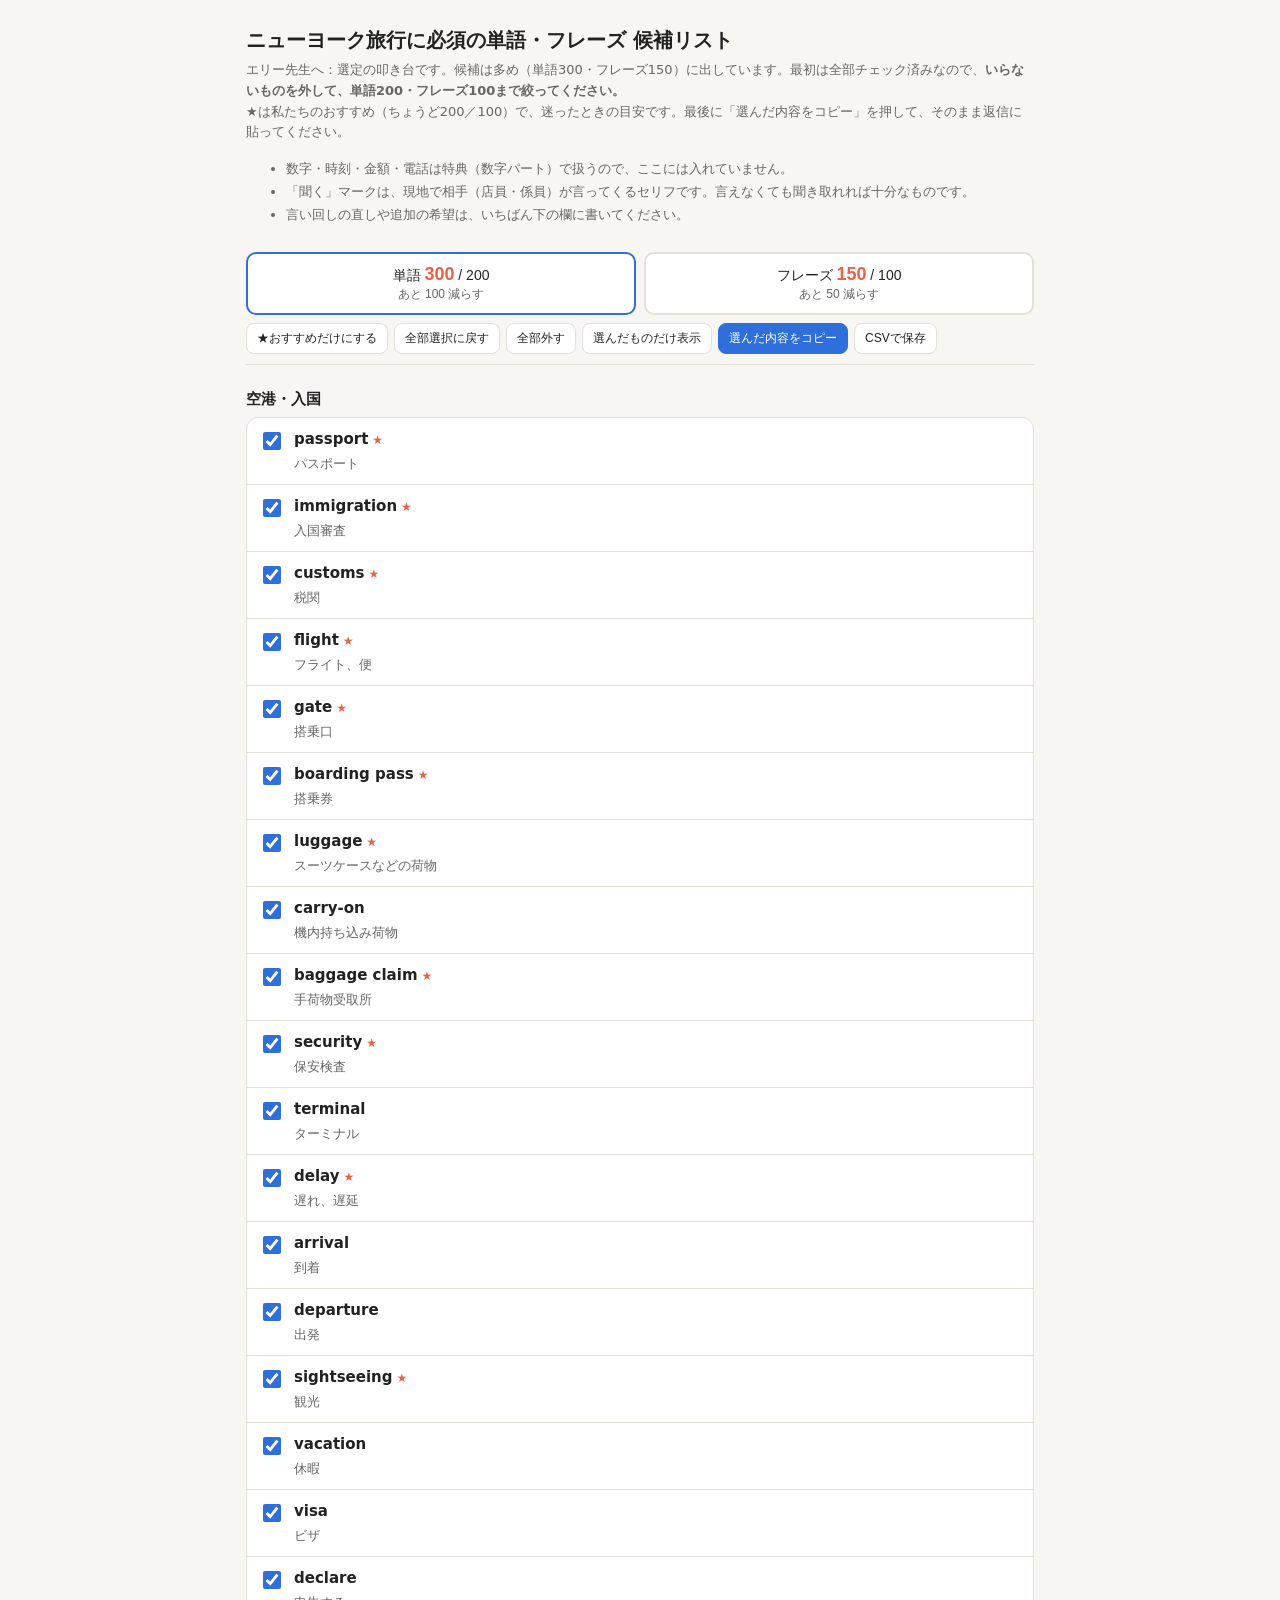
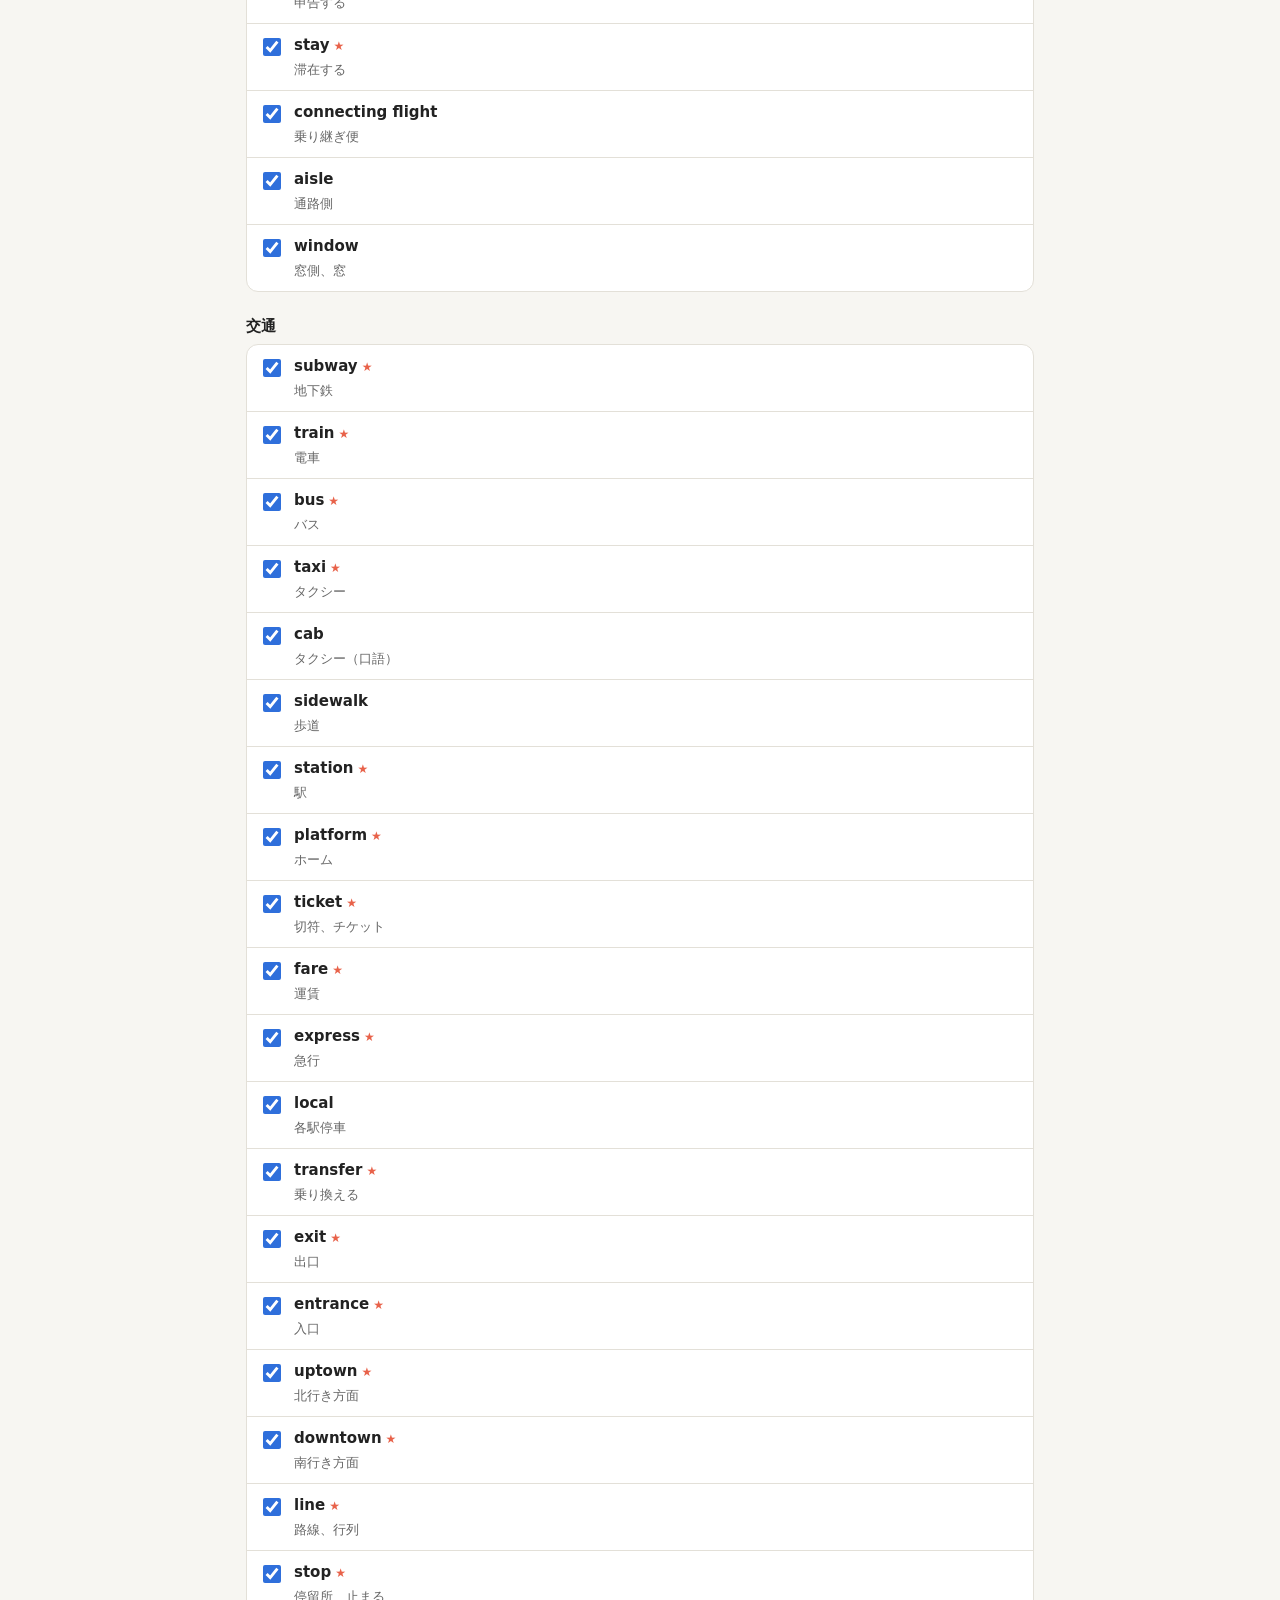
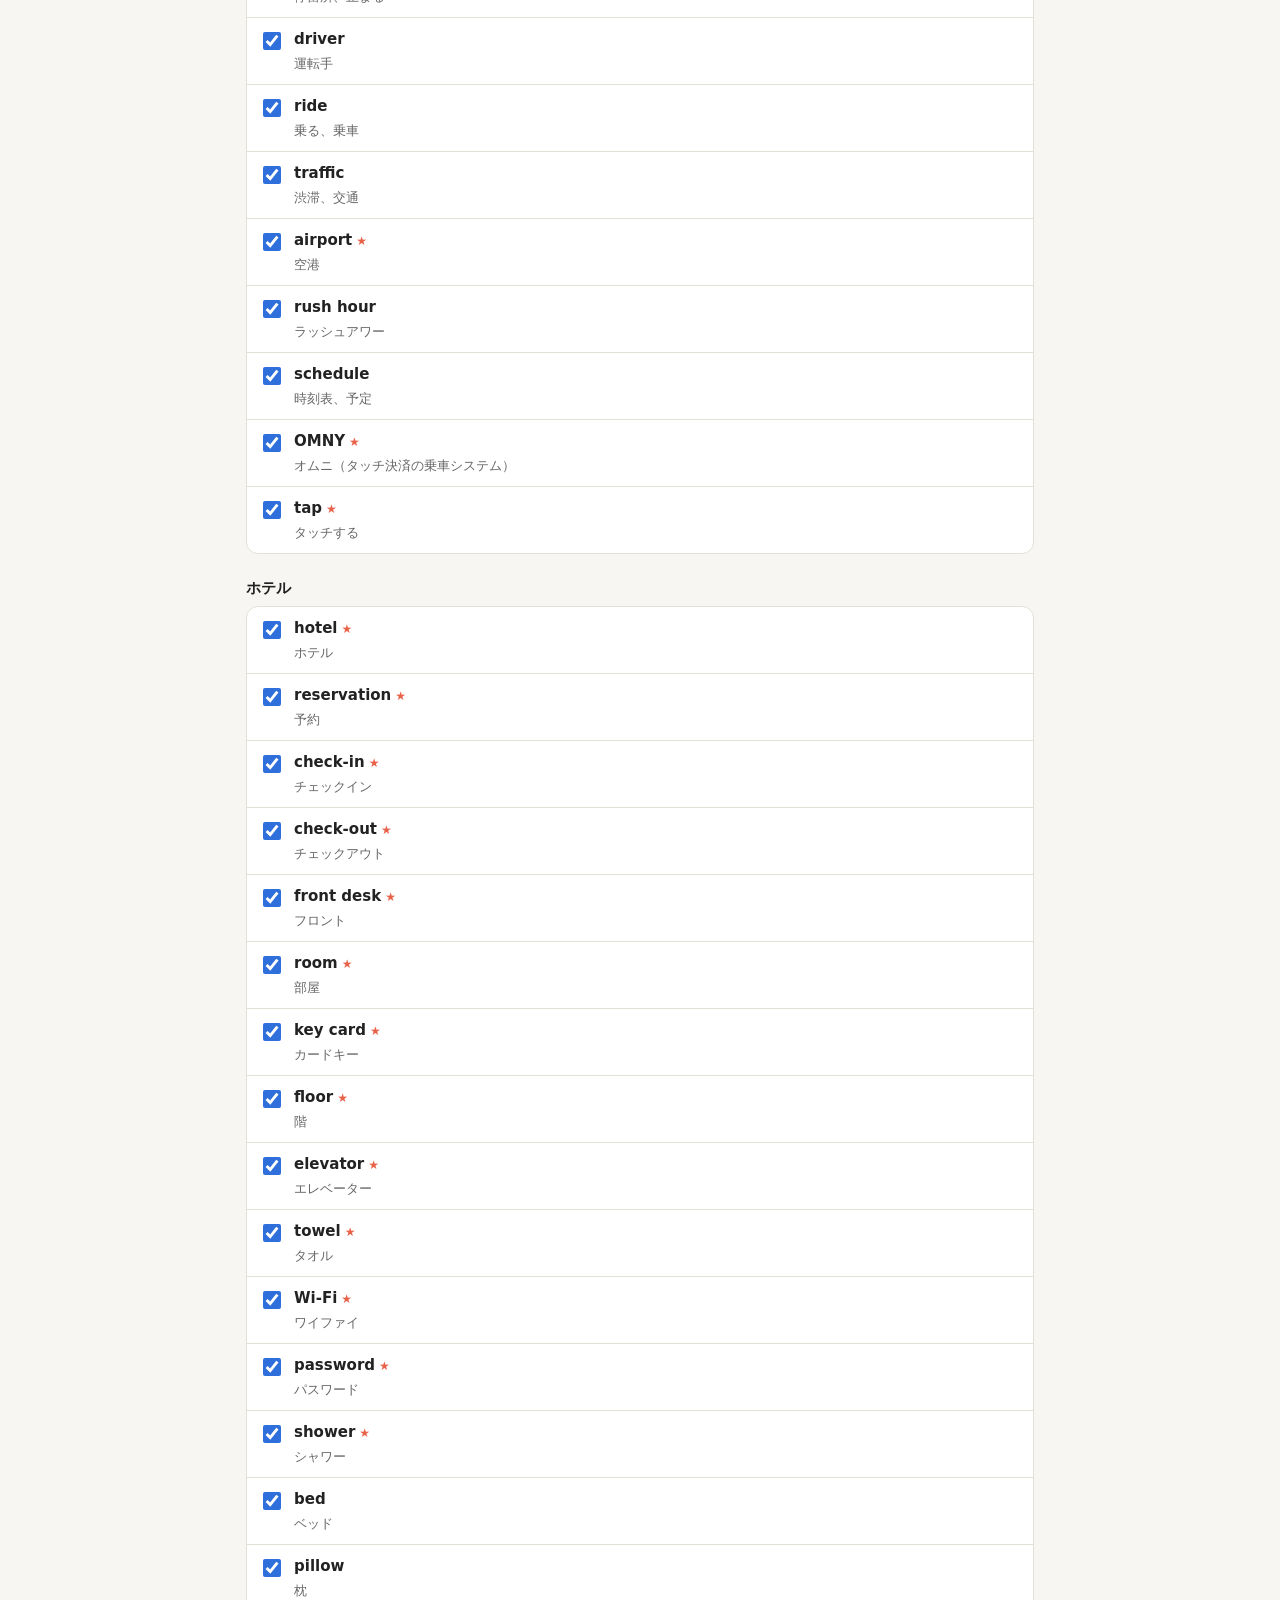
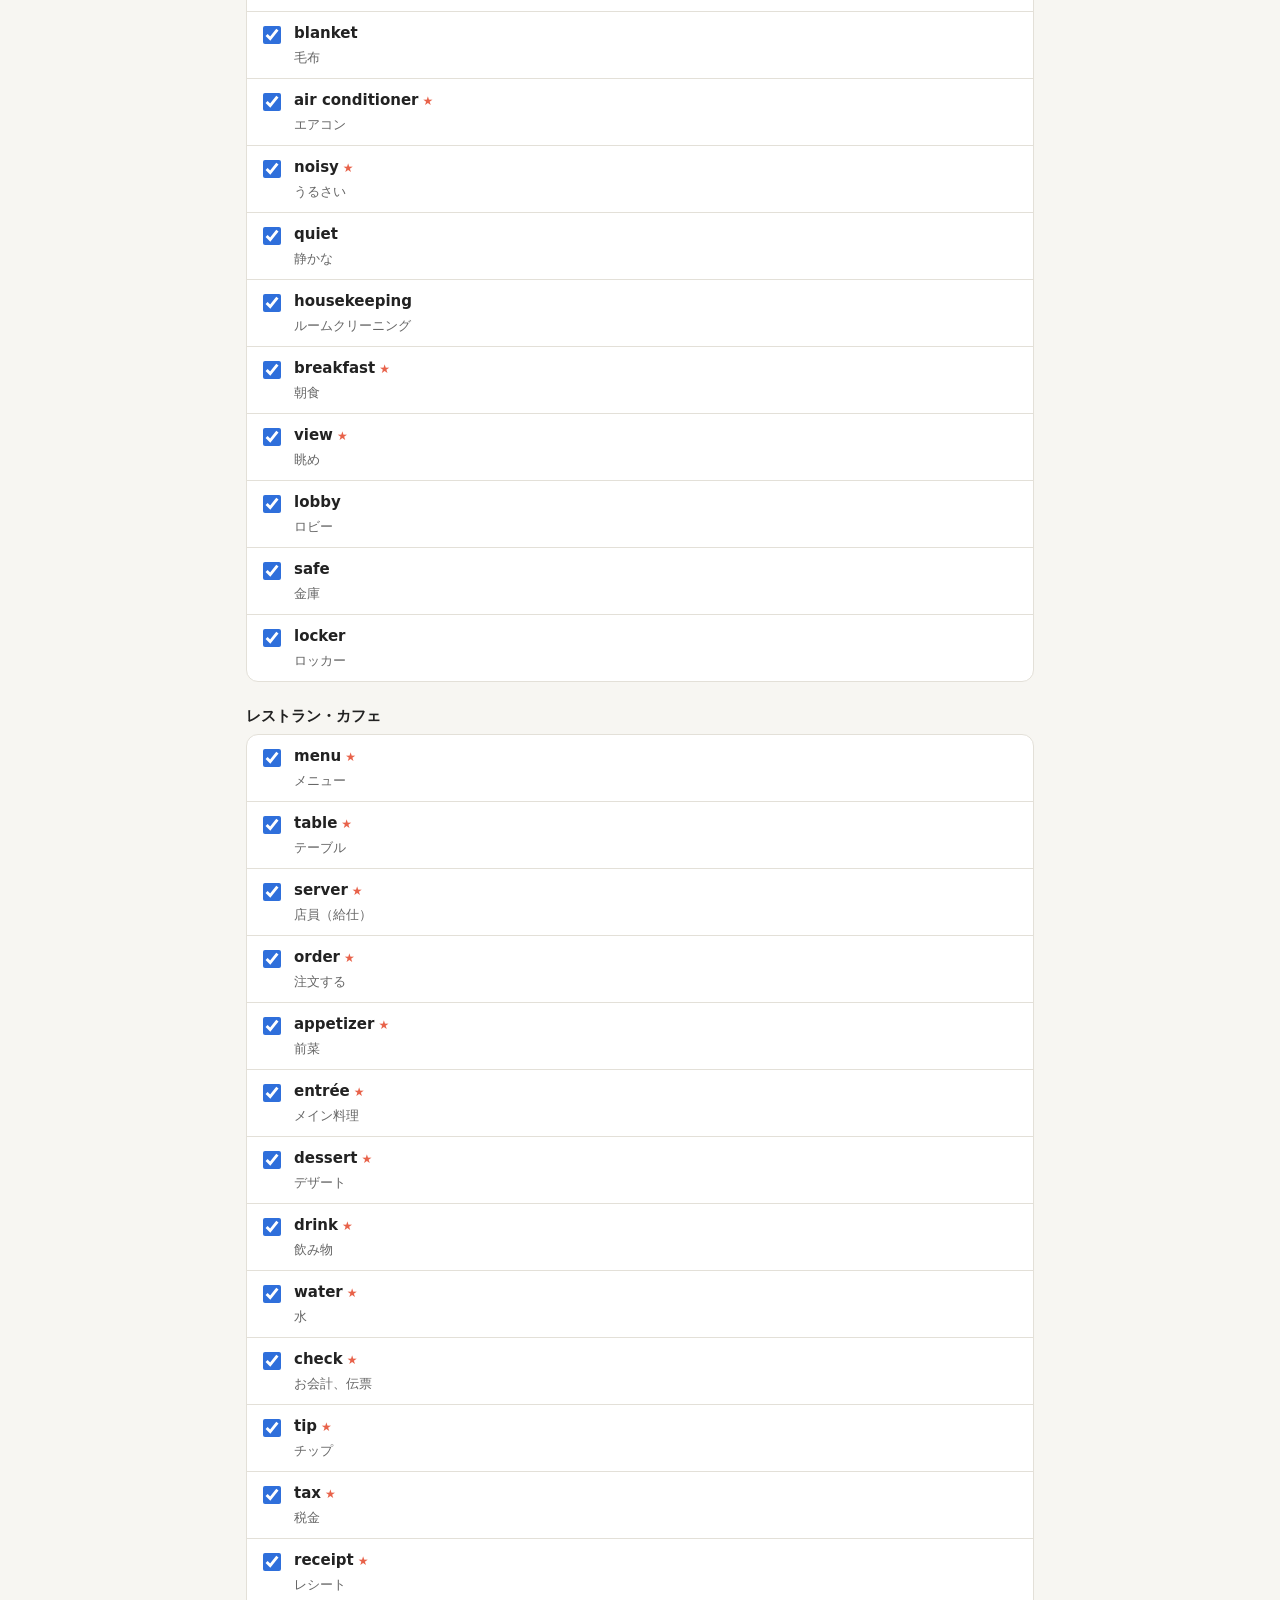
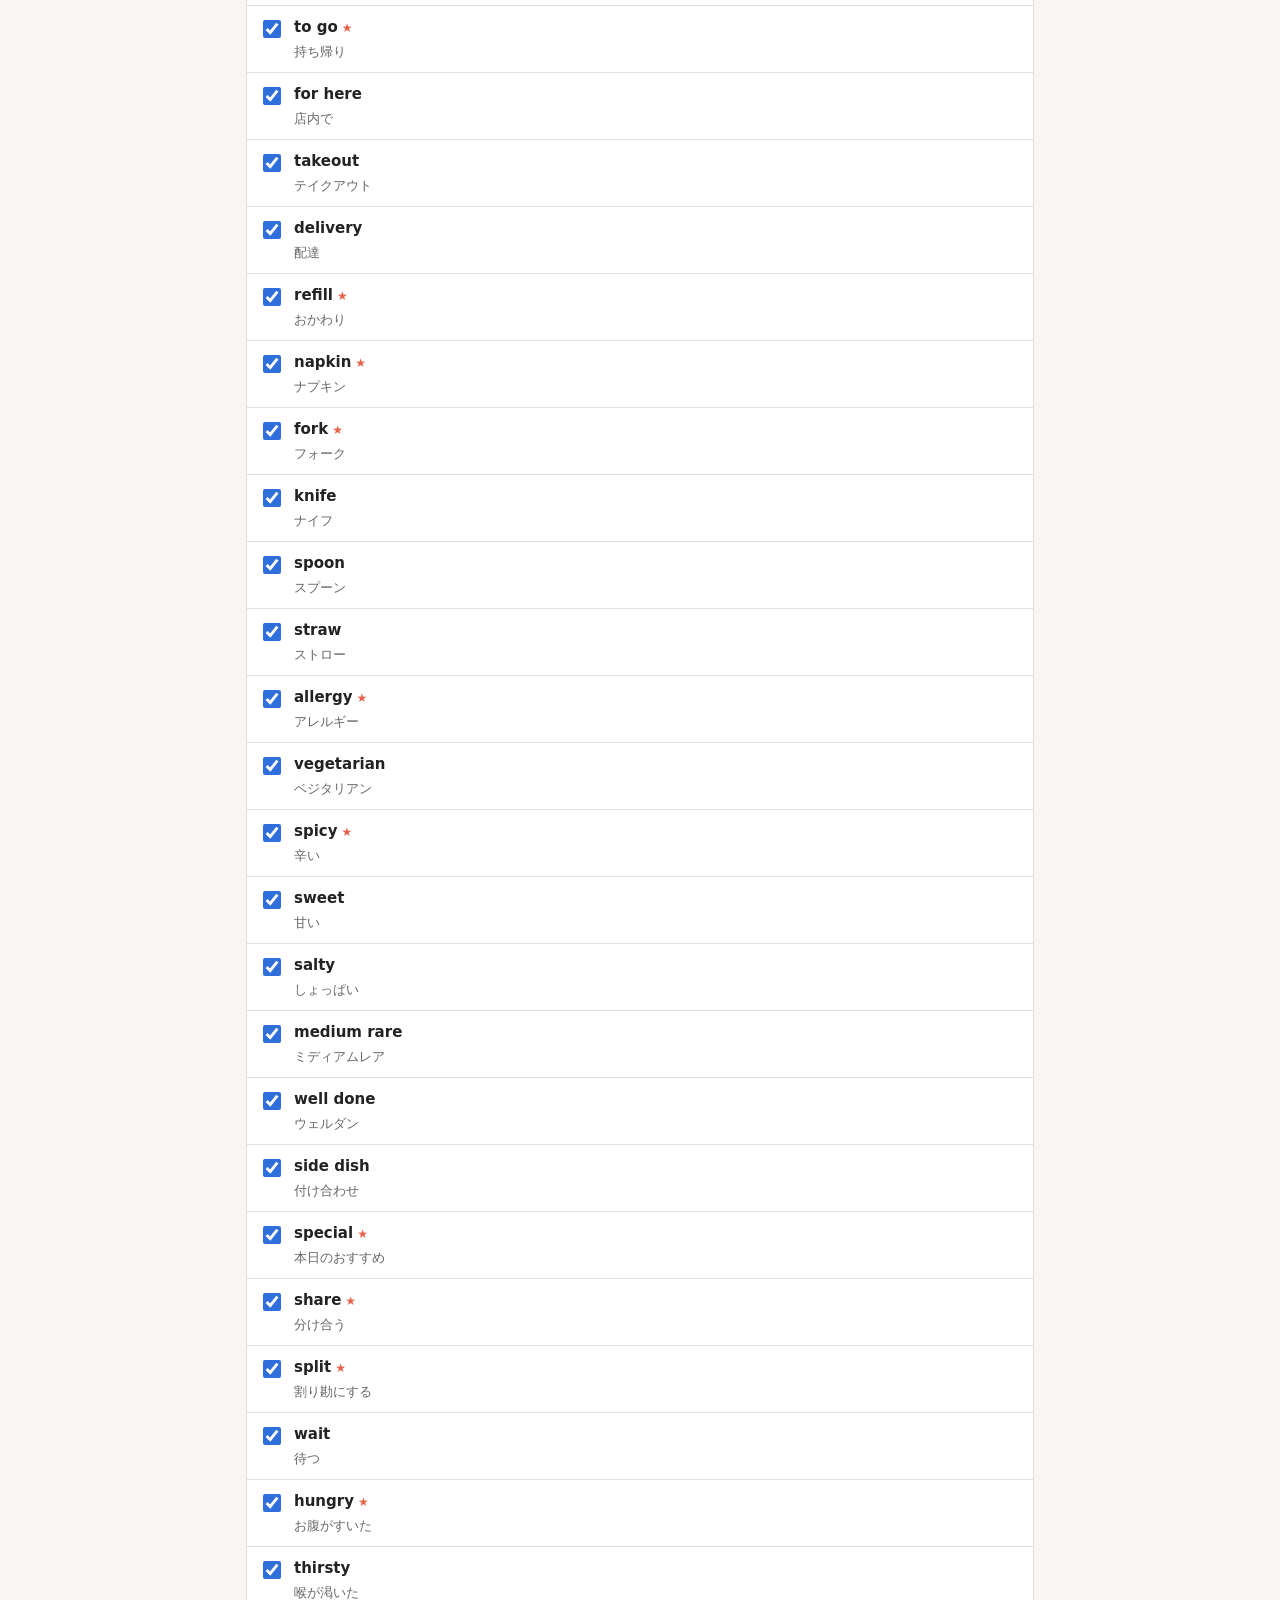
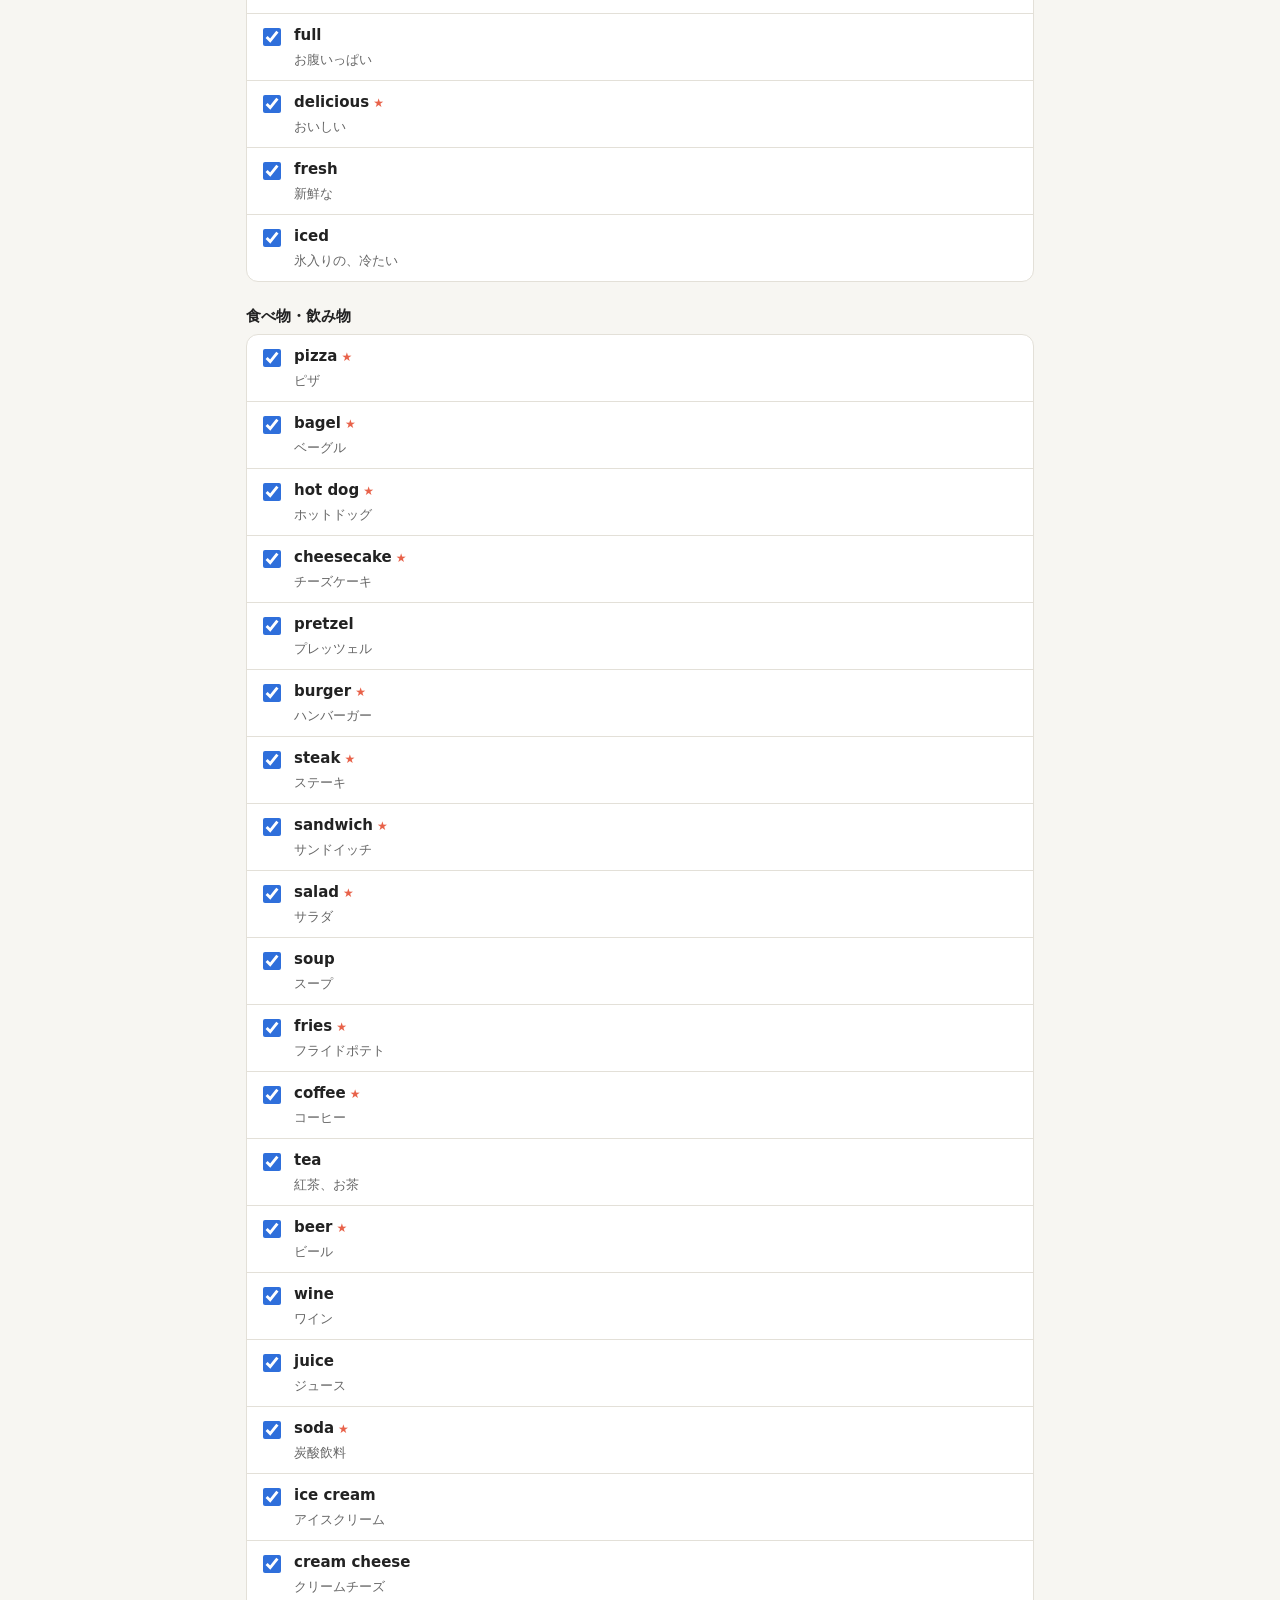
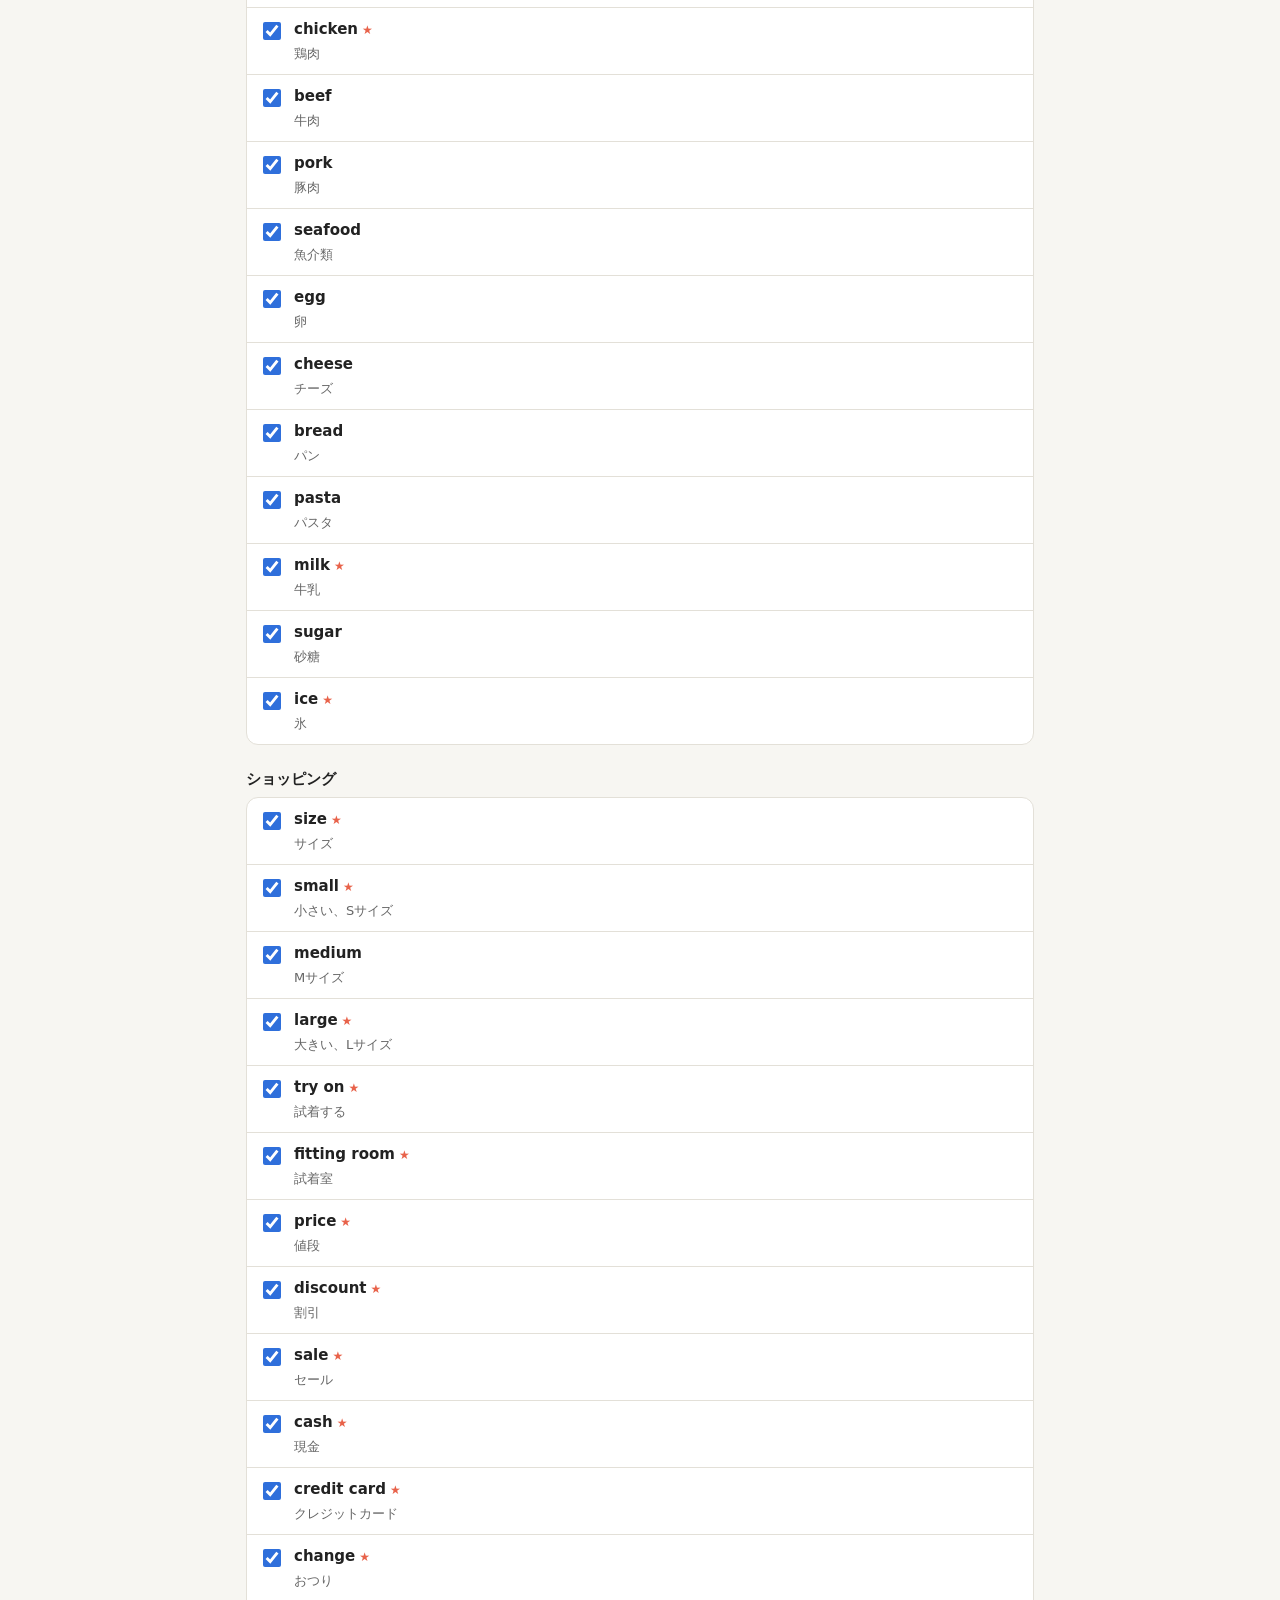
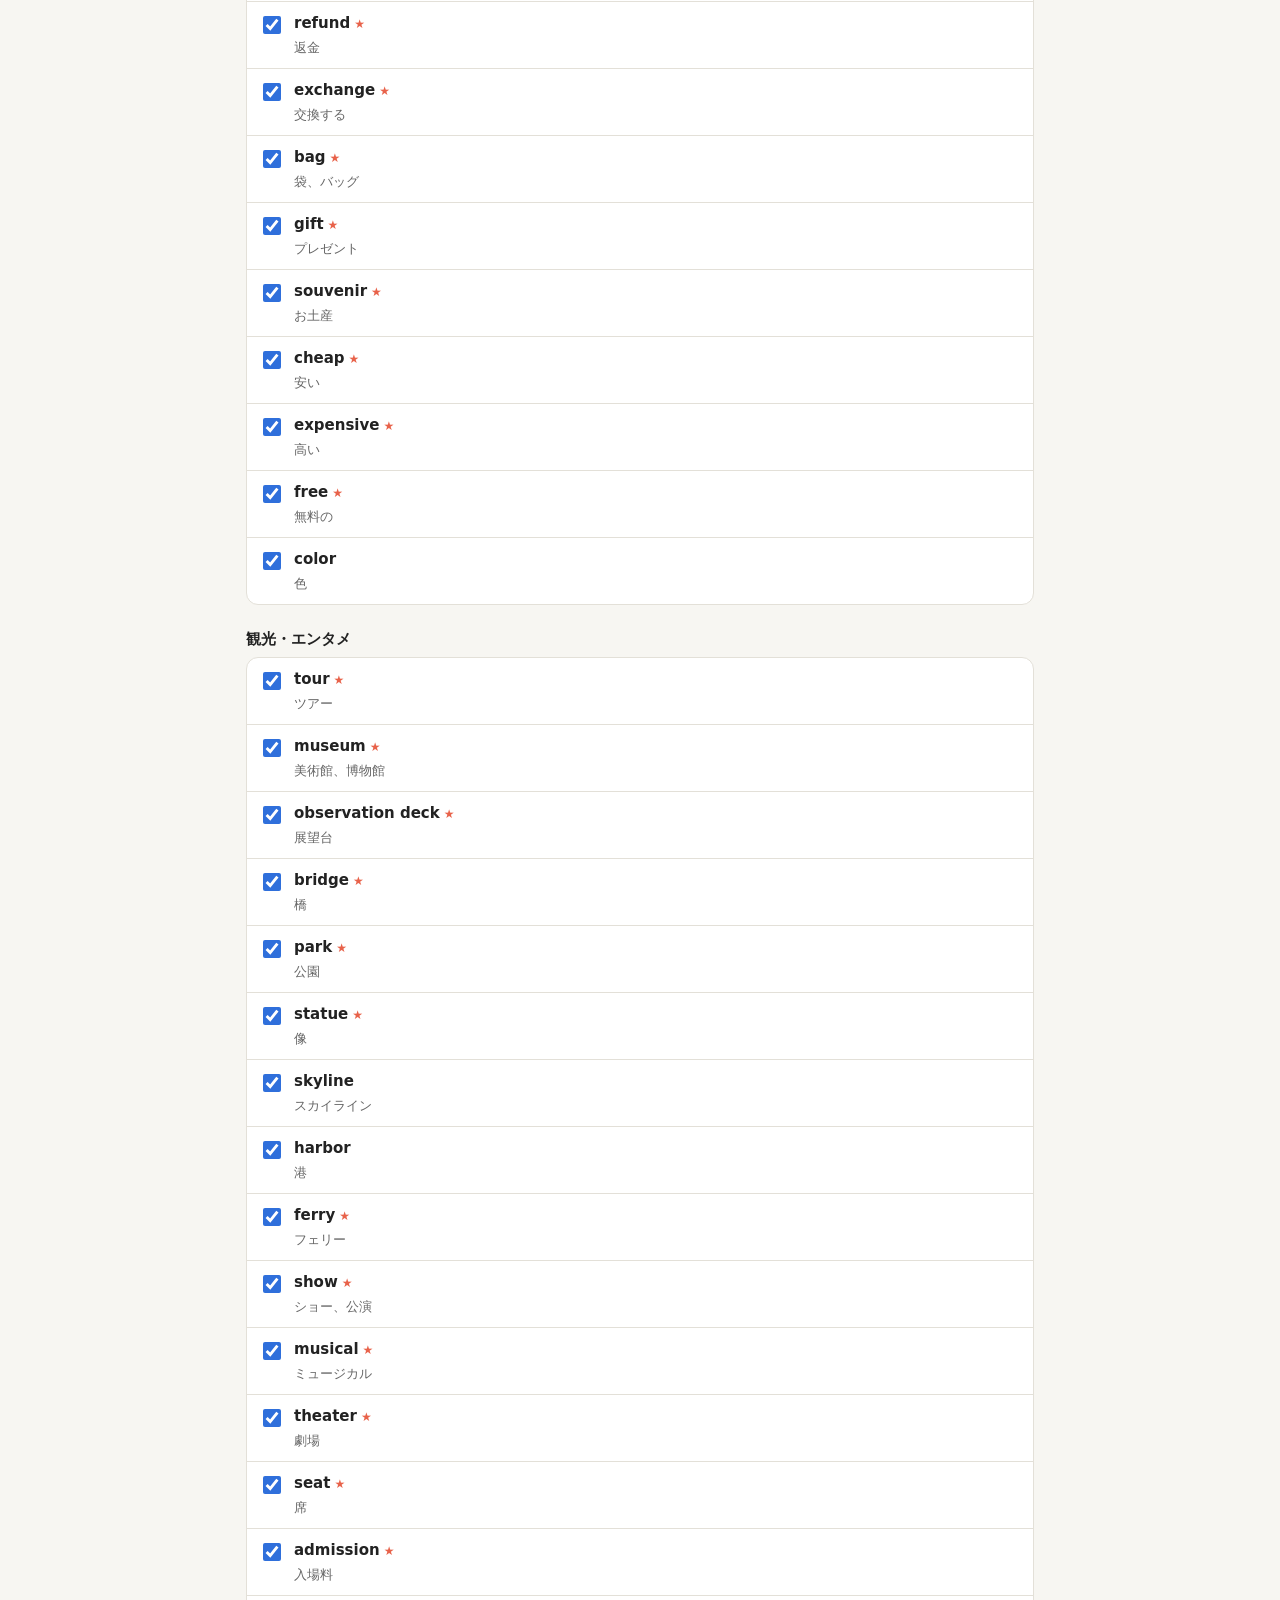
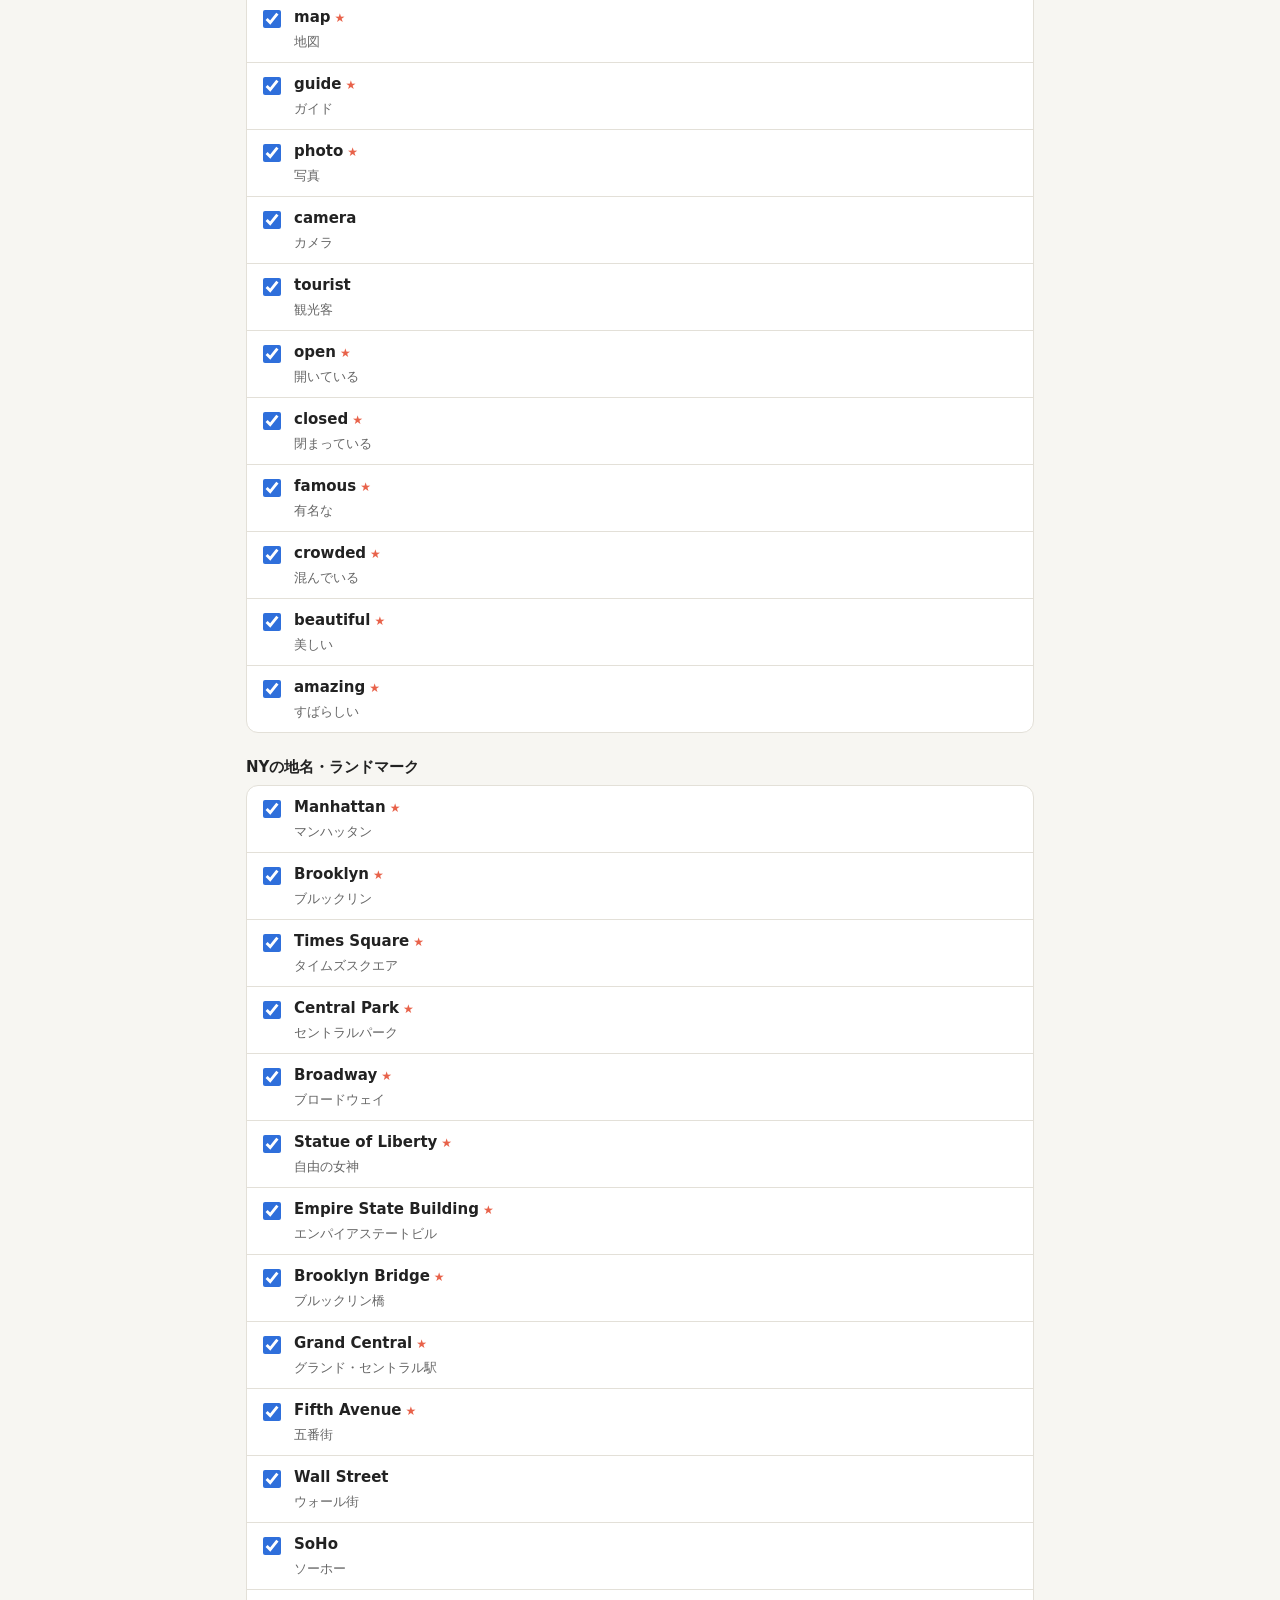
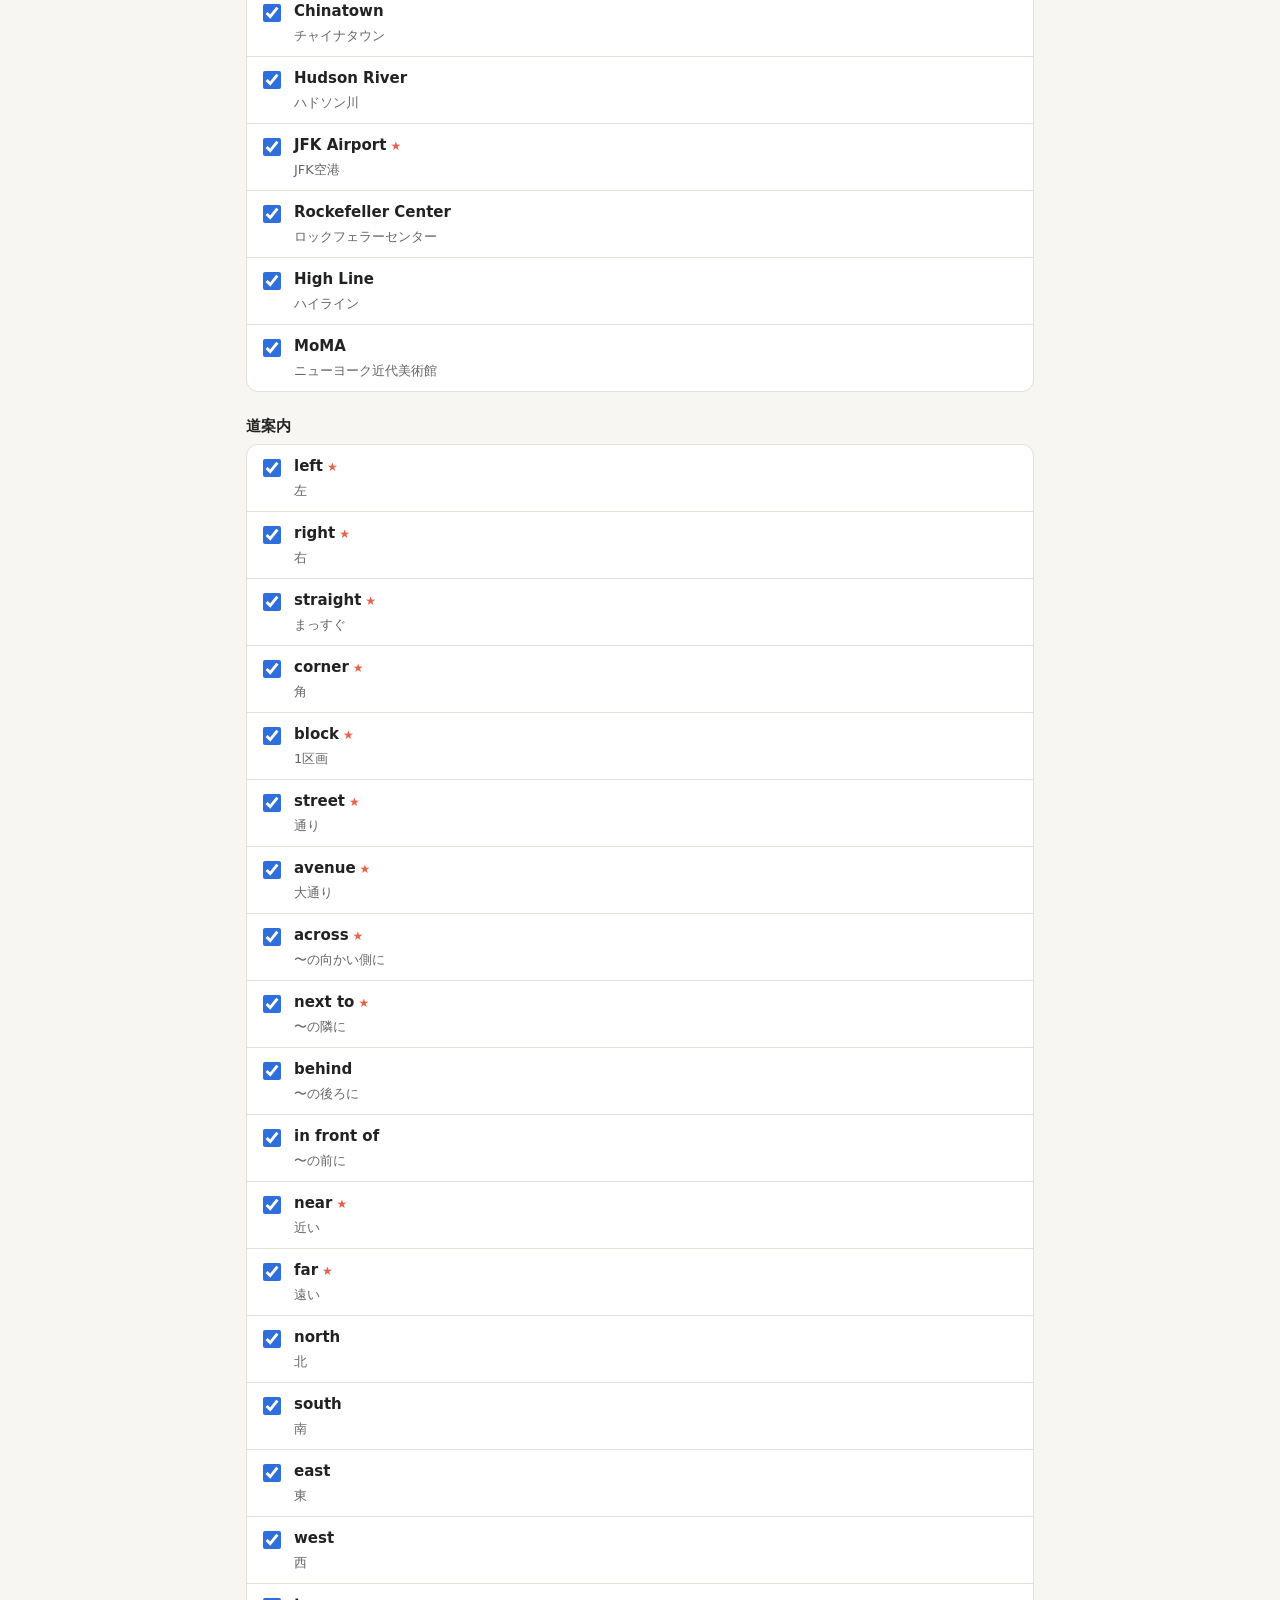
==== ny_proposal/index.html @ 18db7b1d "Add NY trip word/phrase candidate list for teacher selection Co-Authored-By: Claude Sonnet 5.5 <nore" ====
<!doctype html>
<html lang="ja">
<head>
<meta charset="utf-8">
<meta name="viewport" content="width=device-width,initial-scale=1">
<title>NY旅行 単語・フレーズ候補</title>
<style>
:root{--bg:#f7f6f2;--card:#fff;--ink:#222;--sub:#666;--line:#e3e0d8;--accent:#2f6fdb;--mint:#1f9d7a;--coral:#e8624a}
@media (prefers-color-scheme:dark){:root{--bg:#18191b;--card:#232427;--ink:#eee;--sub:#a0a0a0;--line:#3a3b3f;--accent:#6b9cf5;--mint:#45c4a0;--coral:#f08a74}}
*{box-sizing:border-box}
body{margin:0;background:var(--bg);color:var(--ink);font:15px/1.6 system-ui,"Hiragino Sans","Yu Gothic",sans-serif}
.wrap{max-width:820px;margin:0 auto;padding:0 16px 120px}
h1{font-size:20px;margin:24px 0 4px}
.lead{color:var(--sub);font-size:13px;margin:0 0 16px}
.lead li{margin:2px 0}
.bar{position:sticky;top:0;z-index:5;background:var(--bg);padding:10px 0;border-bottom:1px solid var(--line)}
.tabs{display:flex;gap:8px;margin-bottom:8px}
.tab{flex:1;padding:10px;border:2px solid var(--line);background:var(--card);border-radius:10px;font-size:14px;cursor:pointer;color:var(--ink);text-align:center}
.tab.on{border-color:var(--accent)}
.tab b{font-size:18px}
.tab small{font-size:12px;color:var(--sub)}
.tab.over b{color:var(--coral)}
.tools{display:flex;gap:6px;flex-wrap:wrap}
.tools button{font-size:12px;padding:6px 10px;border:1px solid var(--line);background:var(--card);color:var(--ink);border-radius:8px;cursor:pointer}
.tools button.primary{background:var(--accent);border-color:var(--accent);color:#fff}
h2{font-size:15px;margin:22px 0 6px}
.grp{background:var(--card);border:1px solid var(--line);border-radius:12px;overflow:hidden}
label.row{display:flex;gap:10px;align-items:flex-start;padding:9px 12px;border-bottom:1px solid var(--line);cursor:pointer}
label.row:last-child{border-bottom:0}
label.row input{margin-top:5px;width:18px;height:18px;flex:none;accent-color:var(--accent)}
.en{font-weight:600}
.ja{color:var(--sub);font-size:13px}
.tag{font-size:11px;padding:0 6px;border-radius:6px;margin-left:6px;vertical-align:1px;border:1px solid var(--mint);color:var(--mint)}
.star{color:var(--coral);font-size:12px;margin-left:4px}
textarea{width:100%;min-height:90px;padding:10px;border:1px solid var(--line);border-radius:10px;background:var(--card);color:var(--ink);font:inherit}
.hide{display:none}
.toast{position:fixed;left:50%;bottom:24px;transform:translateX(-50%);background:#222;color:#fff;padding:10px 16px;border-radius:10px;font-size:13px;opacity:0;transition:.2s;pointer-events:none}
.toast.on{opacity:1}
</style>
</head>
<body>
<div class="wrap">
<h1>ニューヨーク旅行に必須の単語・フレーズ 候補リスト</h1>
<p class="lead">
エリー先生へ：選定の叩き台です。候補は多め（単語300・フレーズ150）に出しています。最初は全部チェック済みなので、<b>いらないものを外して、単語200・フレーズ100まで絞ってください。</b><br>
<b>★</b>は私たちのおすすめ（ちょうど200／100）で、迷ったときの目安です。最後に「選んだ内容をコピー」を押して、そのまま返信に貼ってください。
</p>
<ul class="lead">
<li>数字・時刻・金額・電話は特典（数字パート）で扱うので、ここには入れていません。</li>
<li>「聞く」マークは、現地で相手（店員・係員）が言ってくるセリフです。言えなくても聞き取れれば十分なものです。</li>
<li>言い回しの直しや追加の希望は、いちばん下の欄に書いてください。</li>
</ul>

<div class="bar">
  <div class="tabs">
    <button class="tab on" data-t="w">単語 <b id="cw">0</b> / 200<br><small id="dw"></small></button>
    <button class="tab" data-t="p">フレーズ <b id="cp">0</b> / 100<br><small id="dp"></small></button>
  </div>
  <div class="tools">
    <button id="star">★おすすめだけにする</button>
    <button id="reset">全部選択に戻す</button>
    <button id="clear">全部外す</button>
    <button id="only">選んだものだけ表示</button>
    <button id="copy" class="primary">選んだ内容をコピー</button>
    <button id="csv">CSVで保存</button>
  </div>
</div>

<div id="words"></div>
<div id="phrases" class="hide"></div>

<h2>先生からのコメント・追加リクエスト</h2>
<textarea id="note" placeholder="例：この言い回しはあまり使わないので、こちらに変えたい／この単語を追加したい　など"></textarea>
</div>
<div class="toast" id="toast"></div>

<script>
/* 書式: 英語|日本語|フラグ   * = おすすめ  L = 聞く（相手のセリフ） */
const WORDS = `
## 空港・入国
passport|パスポート|*
immigration|入国審査|*
customs|税関|*
flight|フライト、便|*
gate|搭乗口|*
boarding pass|搭乗券|*
luggage|スーツケースなどの荷物|*
carry-on|機内持ち込み荷物|
baggage claim|手荷物受取所|*
security|保安検査|*
terminal|ターミナル|
delay|遅れ、遅延|*
arrival|到着|
departure|出発|
sightseeing|観光|*
vacation|休暇|
visa|ビザ|
declare|申告する|
stay|滞在する|*
connecting flight|乗り継ぎ便|
aisle|通路側|
window|窓側、窓|
## 交通
subway|地下鉄|*
train|電車|*
bus|バス|*
taxi|タクシー|*
cab|タクシー（口語）|
sidewalk|歩道|
station|駅|*
platform|ホーム|*
ticket|切符、チケット|*
fare|運賃|*
express|急行|*
local|各駅停車|
transfer|乗り換える|*
exit|出口|*
entrance|入口|*
uptown|北行き方面|*
downtown|南行き方面|*
line|路線、行列|*
stop|停留所、止まる|*
driver|運転手|
ride|乗る、乗車|
traffic|渋滞、交通|
airport|空港|*
rush hour|ラッシュアワー|
schedule|時刻表、予定|
OMNY|オムニ（タッチ決済の乗車システム）|*
tap|タッチする|*
## ホテル
hotel|ホテル|*
reservation|予約|*
check-in|チェックイン|*
check-out|チェックアウト|*
front desk|フロント|*
room|部屋|*
key card|カードキー|*
floor|階|*
elevator|エレベーター|*
towel|タオル|*
Wi-Fi|ワイファイ|*
password|パスワード|*
shower|シャワー|*
bed|ベッド|
pillow|枕|
blanket|毛布|
air conditioner|エアコン|*
noisy|うるさい|*
quiet|静かな|
housekeeping|ルームクリーニング|
breakfast|朝食|*
view|眺め|*
lobby|ロビー|
safe|金庫|
locker|ロッカー|
## レストラン・カフェ
menu|メニュー|*
table|テーブル|*
server|店員（給仕）|*
order|注文する|*
appetizer|前菜|*
entrée|メイン料理|*
dessert|デザート|*
drink|飲み物|*
water|水|*
check|お会計、伝票|*
tip|チップ|*
tax|税金|*
receipt|レシート|*
to go|持ち帰り|*
for here|店内で|
takeout|テイクアウト|
delivery|配達|
refill|おかわり|*
napkin|ナプキン|*
fork|フォーク|*
knife|ナイフ|
spoon|スプーン|
straw|ストロー|
allergy|アレルギー|*
vegetarian|ベジタリアン|
spicy|辛い|*
sweet|甘い|
salty|しょっぱい|
medium rare|ミディアムレア|
well done|ウェルダン|
side dish|付け合わせ|
special|本日のおすすめ|*
share|分け合う|*
split|割り勘にする|*
wait|待つ|
hungry|お腹がすいた|*
thirsty|喉が渇いた|
full|お腹いっぱい|
delicious|おいしい|*
fresh|新鮮な|
iced|氷入りの、冷たい|
## 食べ物・飲み物
pizza|ピザ|*
bagel|ベーグル|*
hot dog|ホットドッグ|*
cheesecake|チーズケーキ|*
pretzel|プレッツェル|
burger|ハンバーガー|*
steak|ステーキ|*
sandwich|サンドイッチ|*
salad|サラダ|*
soup|スープ|
fries|フライドポテト|*
coffee|コーヒー|*
tea|紅茶、お茶|
beer|ビール|*
wine|ワイン|
juice|ジュース|
soda|炭酸飲料|*
ice cream|アイスクリーム|
cream cheese|クリームチーズ|
chicken|鶏肉|*
beef|牛肉|
pork|豚肉|
seafood|魚介類|
egg|卵|
cheese|チーズ|
bread|パン|
pasta|パスタ|
milk|牛乳|*
sugar|砂糖|
ice|氷|*
## ショッピング
size|サイズ|*
small|小さい、Sサイズ|*
medium|Mサイズ|
large|大きい、Lサイズ|*
try on|試着する|*
fitting room|試着室|*
price|値段|*
discount|割引|*
sale|セール|*
cash|現金|*
credit card|クレジットカード|*
change|おつり|*
refund|返金|*
exchange|交換する|*
bag|袋、バッグ|*
gift|プレゼント|*
souvenir|お土産|*
cheap|安い|*
expensive|高い|*
free|無料の|*
color|色|
## 観光・エンタメ
tour|ツアー|*
museum|美術館、博物館|*
observation deck|展望台|*
bridge|橋|*
park|公園|*
statue|像|*
skyline|スカイライン|
harbor|港|
ferry|フェリー|*
show|ショー、公演|*
musical|ミュージカル|*
theater|劇場|*
seat|席|*
admission|入場料|*
map|地図|*
guide|ガイド|*
photo|写真|*
camera|カメラ|
tourist|観光客|
open|開いている|*
closed|閉まっている|*
famous|有名な|*
crowded|混んでいる|*
beautiful|美しい|*
amazing|すばらしい|*
## NYの地名・ランドマーク
Manhattan|マンハッタン|*
Brooklyn|ブルックリン|*
Times Square|タイムズスクエア|*
Central Park|セントラルパーク|*
Broadway|ブロードウェイ|*
Statue of Liberty|自由の女神|*
Empire State Building|エンパイアステートビル|*
Brooklyn Bridge|ブルックリン橋|*
Grand Central|グランド・セントラル駅|*
Fifth Avenue|五番街|*
Wall Street|ウォール街|
SoHo|ソーホー|
Chinatown|チャイナタウン|
Hudson River|ハドソン川|
JFK Airport|JFK空港|*
Rockefeller Center|ロックフェラーセンター|
High Line|ハイライン|
MoMA|ニューヨーク近代美術館|
## 道案内
left|左|*
right|右|*
straight|まっすぐ|*
corner|角|*
block|1区画|*
street|通り|*
avenue|大通り|*
across|〜の向かい側に|*
next to|〜の隣に|*
behind|〜の後ろに|
in front of|〜の前に|
near|近い|*
far|遠い|*
north|北|
south|南|
east|東|
west|西|
turn|曲がる|*
cross|渡る|*
lost|道に迷った|*
address|住所|*
intersection|交差点|
crosswalk|横断歩道|
here|ここ|*
there|あそこ、そこ|
## 緊急・体調・通信
help|助けて、手伝う|*
emergency|緊急事態|*
police|警察|*
hospital|病院|*
doctor|医者|*
pharmacy|薬局|*
medicine|薬|*
headache|頭痛|
stomachache|腹痛|
fever|熱|
sick|具合が悪い|*
stolen|盗まれた|*
wallet|財布|*
phone|スマホ、電話|*
insurance|保険|*
ambulance|救急車|
hurt|痛い、けがをする|
charger|充電器|*
battery|バッテリー|
ATM|ATM|*
restroom|トイレ|
pickpocket|スリ|
ID|身分証明書|
SIM card|SIMカード|
## 基本の語・疑問詞
please|お願いします|*
sorry|ごめんなさい|*
welcome|ようこそ|*
sure|もちろん|*
need|必要とする|*
want|欲しい|*
like|好き、好む|*
enjoy|楽しむ|*
tired|疲れた|*
great|すばらしい|
what|何|*
where|どこ|*
when|いつ|*
how|どうやって|*
how much|いくら|*
how long|どのくらい（時間）|*
which|どちら|*
who|誰|
repeat|繰り返す|*
slowly|ゆっくり|*
understand|理解する|*
speak|話す|*
write down|書き留める|*
mean|意味する|*
Japanese|日本語|*
English|英語|*
## 時間・天気
today|今日|*
tomorrow|明日|*
tonight|今夜|*
morning|朝|*
afternoon|午後|
evening|夕方|
weekend|週末|
early|早い|
late|遅い、遅れた|*
weather|天気|
rain|雨|
snow|雪|
cold|寒い|*
hot|暑い、熱い|*
windy|風が強い|
umbrella|傘|*
`;

const PHRASES = `
## 空港・入国
Here is my passport.|パスポートです。|*
I'm here for sightseeing.|観光で来ました。|*
I'm staying for five days.|5日間滞在します。|
I'm staying at a hotel in Manhattan.|マンハッタンのホテルに泊まります。|*
I have nothing to declare.|申告するものはありません。|
Where is baggage claim?|手荷物受取所はどこですか？|*
My suitcase hasn't come out yet.|私のスーツケースがまだ出てきません。|
Where is the gate for this flight?|この便の搭乗口はどこですか？|
Could I have a window seat?|窓側の席をお願いできますか？|
My flight was delayed.|フライトが遅れました。|
What's the purpose of your visit?|訪問の目的は何ですか？|*L
How long are you staying?|何日滞在しますか？|*L
## 交通
Which train goes to Times Square?|どの電車がタイムズスクエアに行きますか？|*
Does this train go to Brooklyn?|この電車はブルックリンに行きますか？|*
Is this the right platform?|このホームで合っていますか？|*
How do I pay for the subway?|地下鉄はどうやって払いますか？|*
Is this the express or the local?|これは急行ですか、各駅停車ですか？|
Does this bus stop at Central Park?|このバスはセントラルパークに止まりますか？|
Could you tell me when we get to Grand Central?|グランド・セントラルに着いたら教えてもらえますか？|
Which exit should I take?|どの出口を出ればいいですか？|
To the airport, please.|空港までお願いします。|*
Could you take me to this address?|この住所までお願いできますか？|*
Can I pay by credit card?|クレジットカードで払えますか？|*
Keep the change.|おつりはとっておいてください。|*
Could you drop me off here?|ここで降ろしてもらえますか？|
How long does it take to get there?|そこまでどのくらいかかりますか？|*
How much is the fare?|運賃はいくらですか？|*
I missed my stop.|乗り過ごしました。|
## ホテル
I have a reservation under Tanaka.|田中の名前で予約しています。|*
I'd like to check in, please.|チェックインをお願いします。|*
Can I leave my luggage here?|荷物をここに預けられますか？|*
What time is check-out?|チェックアウトは何時ですか？|*
What's the Wi-Fi password?|Wi-Fiのパスワードは何ですか？|*
Could I get extra towels?|タオルを追加でもらえますか？|*
The air conditioner doesn't work.|エアコンが動きません。|*
My room is too noisy.|部屋がうるさすぎます。|
Can I change my room?|部屋を変えてもらえますか？|
I forgot my key card.|カードキーを忘れました。|
Could you call a taxi for me?|タクシーを呼んでもらえますか？|*
Is breakfast included?|朝食は含まれていますか？|*
Could I have a late check-out?|チェックアウトを遅らせてもらえますか？|
May I see your ID?|身分証を見せてもらえますか？|L
## レストラン・カフェ
A table for two, please.|2名でお願いします。|*
Do you have a reservation?|ご予約はありますか？|*L
We have a reservation for seven o'clock.|7時に予約しています。|*
How long is the wait?|どのくらい待ちますか？|*
Can I see the menu, please?|メニューを見せてもらえますか？|*
What do you recommend?|おすすめは何ですか？|*
I'll have this one.|これをお願いします。|*
I'd like a cheeseburger and a Coke.|チーズバーガーとコーラをください。|*
Could I get some water, please?|お水をいただけますか？|*
For here or to go?|店内ですか、お持ち帰りですか？|*L
Can I get this to go?|これを持ち帰りにできますか？|*
Is this vegetarian?|これはベジタリアン向けですか？|
I'm allergic to nuts.|ナッツアレルギーです。|*
No onions, please.|玉ねぎは抜いてください。|
Can we share this?|これをシェアできますか？|
Could we get the check, please?|お会計をお願いします。|*
Can we split the check?|別々に払えますか？|*
Is the tip included?|チップは含まれていますか？|*
Everything was delicious.|どれもおいしかったです。|*
Can I get a refill?|おかわりをもらえますか？|
Could I have a fork?|フォークをもらえますか？|
This is not what I ordered.|これは注文したものと違います。|*
How would you like your steak?|ステーキの焼き加減はどうしますか？|L
Medium rare, please.|ミディアムレアでお願いします。|
Where is the restroom?|トイレはどこですか？|*
Is this spicy?|これは辛いですか？|
Anything else?|ほかにご注文はありますか？|*L
That's all, thank you.|以上です、ありがとう。|*
What's in this?|これには何が入っていますか？|
Can I get a medium latte?|ミディアムサイズのラテをください。|*
Hot or iced?|ホットですか、アイスですか？|*L
Is the Wi-Fi free?|Wi-Fiは無料ですか？|
## ショッピング
How much is this?|これはいくらですか？|*
Do you have this in a smaller size?|これの小さいサイズはありますか？|*
Can I try this on?|試着してもいいですか？|*
Where is the fitting room?|試着室はどこですか？|
Do you have this in another color?|別の色はありますか？|
I'm just looking, thank you.|見ているだけです、ありがとう。|*
It's too expensive.|高すぎます。|*
Do you have anything cheaper?|もっと安いものはありますか？|
I'll take it.|これにします。|*
Do you take credit cards?|クレジットカードは使えますか？|*
Is tax included?|税込みですか？|*
Can I get a refund?|返金してもらえますか？|
Can I exchange this?|これを交換できますか？|
Could you wrap it as a gift?|プレゼント用に包んでもらえますか？|
Can I get a bag, please?|袋をいただけますか？|
Do you need a bag?|袋は必要ですか？|*L
Can I help you find anything?|お探しのものはありますか？|*L
Where can I find souvenirs?|お土産はどこで買えますか？|
## 観光
Two tickets, please.|チケットを2枚お願いします。|*
How much is the admission?|入場料はいくらですか？|
What time does it open?|何時に開きますか？|*
What time does it close?|何時に閉まりますか？|*
Can I take pictures here?|ここで写真を撮ってもいいですか？|*
Could you take a picture of us?|私たちの写真を撮ってもらえますか？|*
Where is the entrance?|入口はどこですか？|
How long is the line?|行列はどのくらいですか？|*
What time does the show start?|ショーは何時に始まりますか？|*
Are there any seats left?|席はまだ空いていますか？|
Is there an audio guide in Japanese?|日本語の音声ガイドはありますか？|*
Do you have a map?|地図はありますか？|
This view is amazing.|この眺めはすばらしい。|*
Next, please.|次の方どうぞ。|L
## 道案内
Where is the nearest subway station?|いちばん近い地下鉄の駅はどこですか？|*
How do I get to Central Park?|セントラルパークへはどう行けばいいですか？|*
Is it far from here?|ここから遠いですか？|*
Can I walk there?|歩いて行けますか？|*
Turn left at the corner.|角を左に曲がってください。|*L
Go straight for two blocks.|2ブロックまっすぐ行ってください。|*L
It's on your right.|右手にあります。|*L
I'm lost.|道に迷いました。|*
Could you show me on the map?|地図で教えてもらえますか？|*
Is this the way to Times Square?|これはタイムズスクエアへの道ですか？|
It's across the street.|道の向かい側です。|L
## 困ったとき
Help!|助けて！|*
Call the police!|警察を呼んで！|*
I need a doctor.|医者が必要です。|*
Please call an ambulance.|救急車を呼んでください。|
I lost my wallet.|財布をなくしました。|*
My bag was stolen.|バッグを盗まれました。|*
I left my phone in the taxi.|タクシーにスマホを忘れました。|
I don't feel well.|気分が悪いです。|*
Where is the nearest pharmacy?|いちばん近い薬局はどこですか？|*
Do you speak Japanese?|日本語を話せますか？|*
I don't understand.|わかりません。|*
Could you speak more slowly?|もっとゆっくり話してもらえますか？|*
Could you say that again?|もう一度言ってもらえますか？|*
Can you write it down?|書いてもらえますか？|*
Can you help me?|手伝ってもらえますか？|*
My phone battery is dead.|スマホの充電が切れました。|
## あいさつ・会話
Hi, how's it going?|やあ、調子はどう？|*
I'm from Japan.|日本から来ました。|*
This is my first time in New York.|ニューヨークは初めてです。|*
I love this city.|この街が大好きです。|*
Nice to meet you.|はじめまして。|
Have a nice day!|良い一日を！|*L
You too!|あなたもね！|*
Thank you so much.|本当にありがとう。|*
You're welcome.|どういたしまして。|*L
Excuse me.|すみません。|*
Sorry about that.|失礼しました。|
Enjoy your stay.|滞在を楽しんでください。|L
Where are you from?|どちらから来ましたか？|*L
Can I ask you something?|ちょっと聞いてもいいですか？|
I'm sorry, I didn't catch that.|ごめんなさい、聞き取れませんでした。|*
That sounds great.|いいですね。|
Sure, no problem.|もちろん、いいですよ。|*L
`;

const parse = txt => {
  const out = []; let cat = '';
  txt.trim().split('\n').forEach(l => {
    if (l.startsWith('## ')) { cat = l.slice(3); return; }
    const [en, ja, f = ''] = l.split('|');
    out.push({ en, ja, cat, rec: f.includes('*'), listen: f.includes('L') });
  });
  return out;
};
const DATA = { w: parse(WORDS), p: parse(PHRASES) };
const TARGET = { w: 200, p: 100 };
const KEY = 'ny-proposal-v2';
let state, tab = 'w', onlySel = false;

const defaults = () => ({ w: DATA.w.map(() => true), p: DATA.p.map(() => true), note: '' });
const starOnly = () => { state.w = DATA.w.map(x => x.rec); state.p = DATA.p.map(x => x.rec); };
try { state = JSON.parse(localStorage.getItem(KEY)); } catch (e) {}
if (!state || !state.w || !state.p || state.w.length !== DATA.w.length || state.p.length !== DATA.p.length) state = defaults();
const save = () => { try { localStorage.setItem(KEY, JSON.stringify(state)); } catch (e) {} };

const esc = s => s.replace(/[&<>"]/g, c => ({ '&': '&amp;', '<': '&lt;', '>': '&gt;', '"': '&quot;' }[c]));

function render() {
  ['w', 'p'].forEach(t => {
    const root = document.getElementById(t === 'w' ? 'words' : 'phrases');
    let html = '', cat = null, buf = '';
    const flush = () => { if (cat !== null && buf) html += `<h2>${esc(cat)}</h2><div class="grp">${buf}</div>`; buf = ''; };
    DATA[t].forEach((x, i) => {
      if (x.cat !== cat) { flush(); cat = x.cat; }
      const on = state[t][i];
      if (onlySel && !on) return;
      buf += `<label class="row"><input type="checkbox" data-t="${t}" data-i="${i}" ${on ? 'checked' : ''}>
        <span><span class="en">${esc(x.en)}</span>${x.listen ? '<span class="tag">聞く</span>' : ''}${x.rec ? '<span class="star">★</span>' : ''}<br><span class="ja">${esc(x.ja)}</span></span></label>`;
    });
    flush();
    root.innerHTML = html;
  });
  counts();
  document.getElementById('note').value = state.note || '';
}
function counts() {
  ['w', 'p'].forEach(t => {
    const n = state[t].filter(Boolean).length;
    const el = document.getElementById(t === 'w' ? 'cw' : 'cp');
    el.textContent = n;
    el.parentElement.classList.toggle('over', n !== TARGET[t]);
    const d = n - TARGET[t], m = document.getElementById(t === 'w' ? 'dw' : 'dp');
    m.textContent = d > 0 ? 'あと ' + d + ' 減らす' : d < 0 ? 'あと ' + (-d) + ' 足りない' : 'ちょうど！';
  });
}
function selected(t) { return DATA[t].filter((_, i) => state[t][i]); }
function summary() {
  const fmt = t => {
    let cat = '', s = '';
    selected(t).forEach(x => { if (x.cat !== cat) { cat = x.cat; s += `\n[${cat}]\n`; } s += `- ${x.en}（${x.ja}）\n`; });
    return s;
  };
  return `■単語 ${selected('w').length}語${fmt('w')}\n■フレーズ ${selected('p').length}本${fmt('p')}\n■コメント\n${state.note || '（なし）'}\n`;
}
function toast(m) { const t = document.getElementById('toast'); t.textContent = m; t.classList.add('on'); setTimeout(() => t.classList.remove('on'), 1800); }

document.addEventListener('change', e => {
  const c = e.target; if (!c.dataset.i) return;
  state[c.dataset.t][+c.dataset.i] = c.checked; save(); counts();
});
document.getElementById('note').addEventListener('input', e => { state.note = e.target.value; save(); });
document.querySelectorAll('.tab').forEach(b => b.onclick = () => {
  tab = b.dataset.t;
  document.querySelectorAll('.tab').forEach(x => x.classList.toggle('on', x === b));
  document.getElementById('words').classList.toggle('hide', tab !== 'w');
  document.getElementById('phrases').classList.toggle('hide', tab !== 'p');
  scrollTo(0, 0);
});
document.getElementById('reset').onclick = () => { if (confirm('全候補を選択した最初の状態に戻します。よろしいですか？')) { const n = state.note; state = defaults(); state.note = n; save(); render(); } };
document.getElementById('star').onclick = () => { if (confirm('★おすすめだけを選択した状態にします。よろしいですか？')) { starOnly(); save(); render(); } };
document.getElementById('clear').onclick = () => { if (confirm((tab === 'w' ? '単語' : 'フレーズ') + 'のチェックをすべて外します。よろしいですか？')) { state[tab] = state[tab].map(() => false); save(); render(); } };
document.getElementById('only').onclick = e => { onlySel = !onlySel; e.target.textContent = onlySel ? 'すべて表示' : '選んだものだけ表示'; render(); };
document.getElementById('copy').onclick = async () => {
  try { await navigator.clipboard.writeText(summary()); toast('コピーしました。返信に貼り付けてください'); }
  catch (e) { const ta = document.createElement('textarea'); ta.value = summary(); document.body.appendChild(ta); ta.select(); document.execCommand('copy'); ta.remove(); toast('コピーしました'); }
};
document.getElementById('csv').onclick = () => {
  const q = s => '"' + s.replace(/"/g, '""') + '"';
  const rows = [['種別', 'カテゴリ', '英語', '日本語', '選択', 'おすすめ', '聞く用'].join(',')];
  ['w', 'p'].forEach(t => DATA[t].forEach((x, i) => rows.push([t === 'w' ? '単語' : 'フレーズ', x.cat, x.en, x.ja, state[t][i] ? '○' : '', x.rec ? '★' : '', x.listen ? '聞く' : ''].map(q).join(','))));
  const a = document.createElement('a');
  a.href = URL.createObjectURL(new Blob(['﻿' + rows.join('\n')], { type: 'text/csv' }));
  a.download = 'ny_selection.csv'; a.click();
};
render();
</script>
</body>
</html>
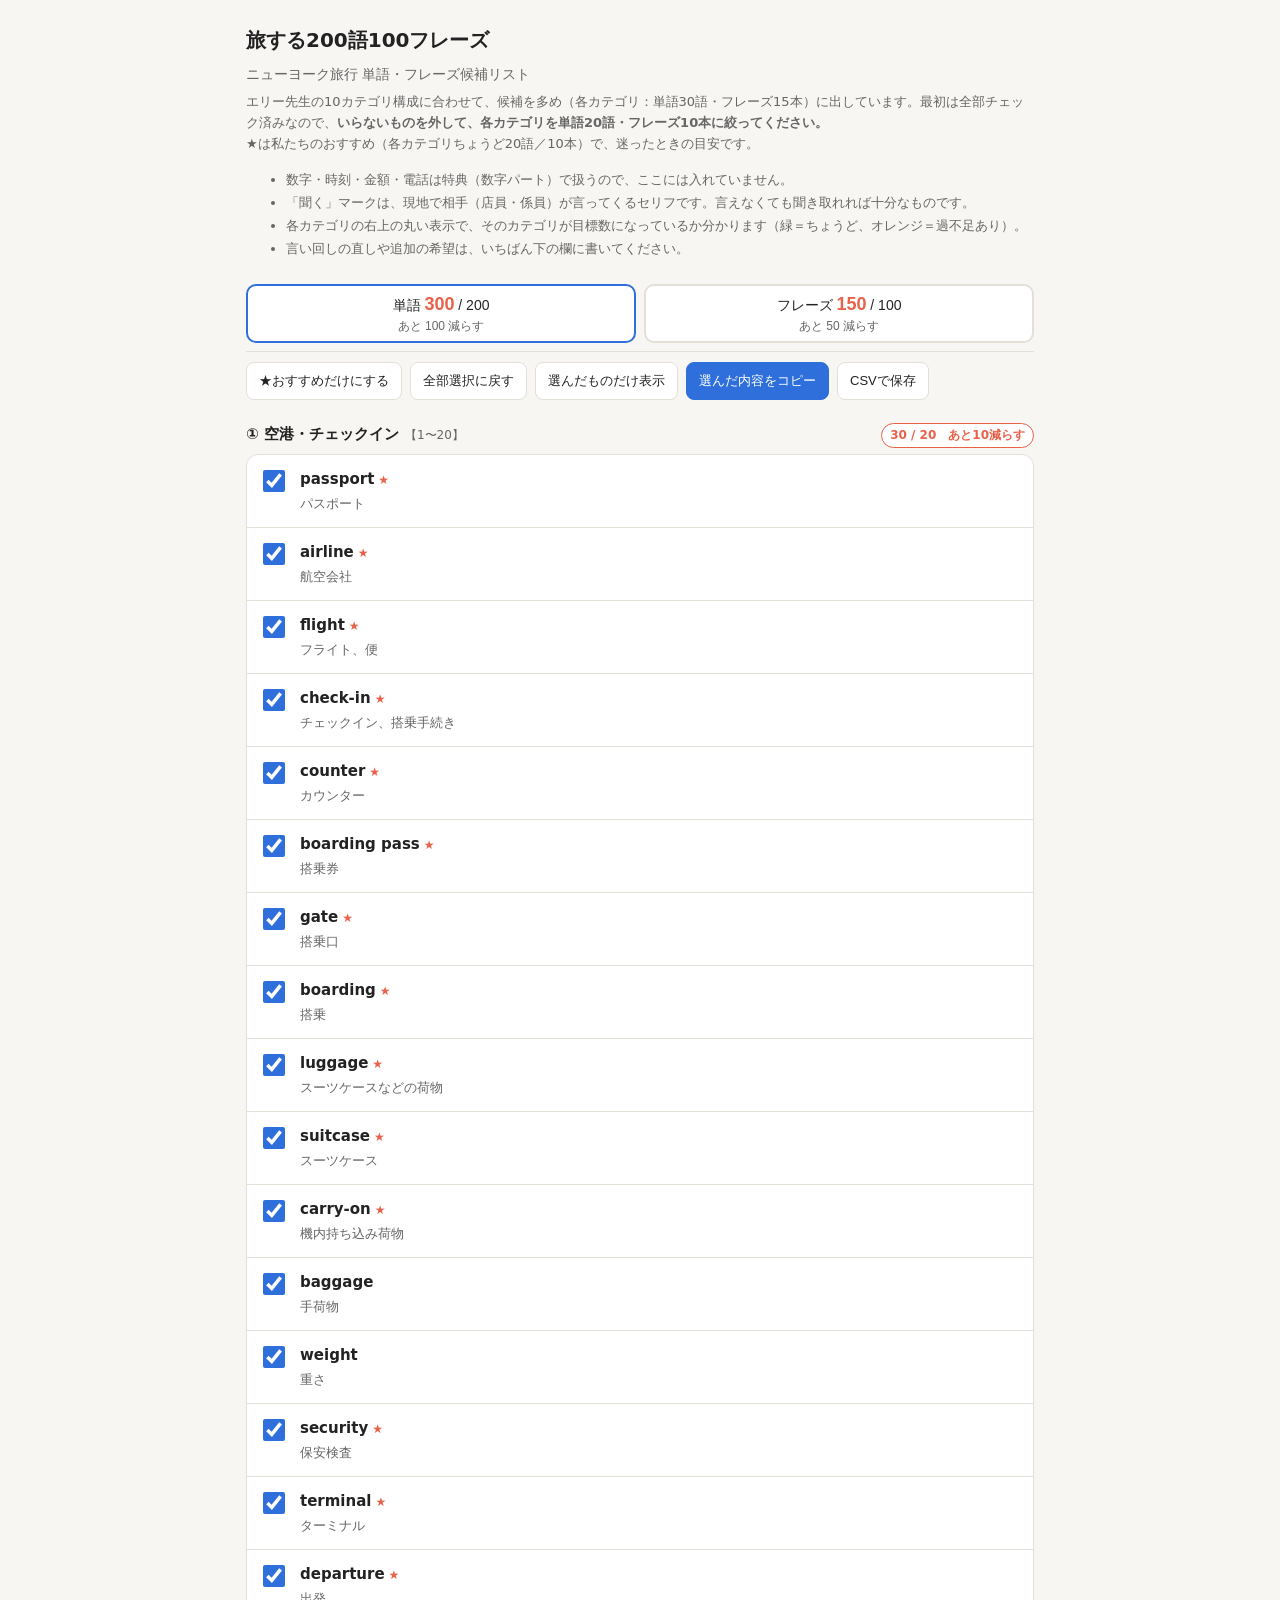
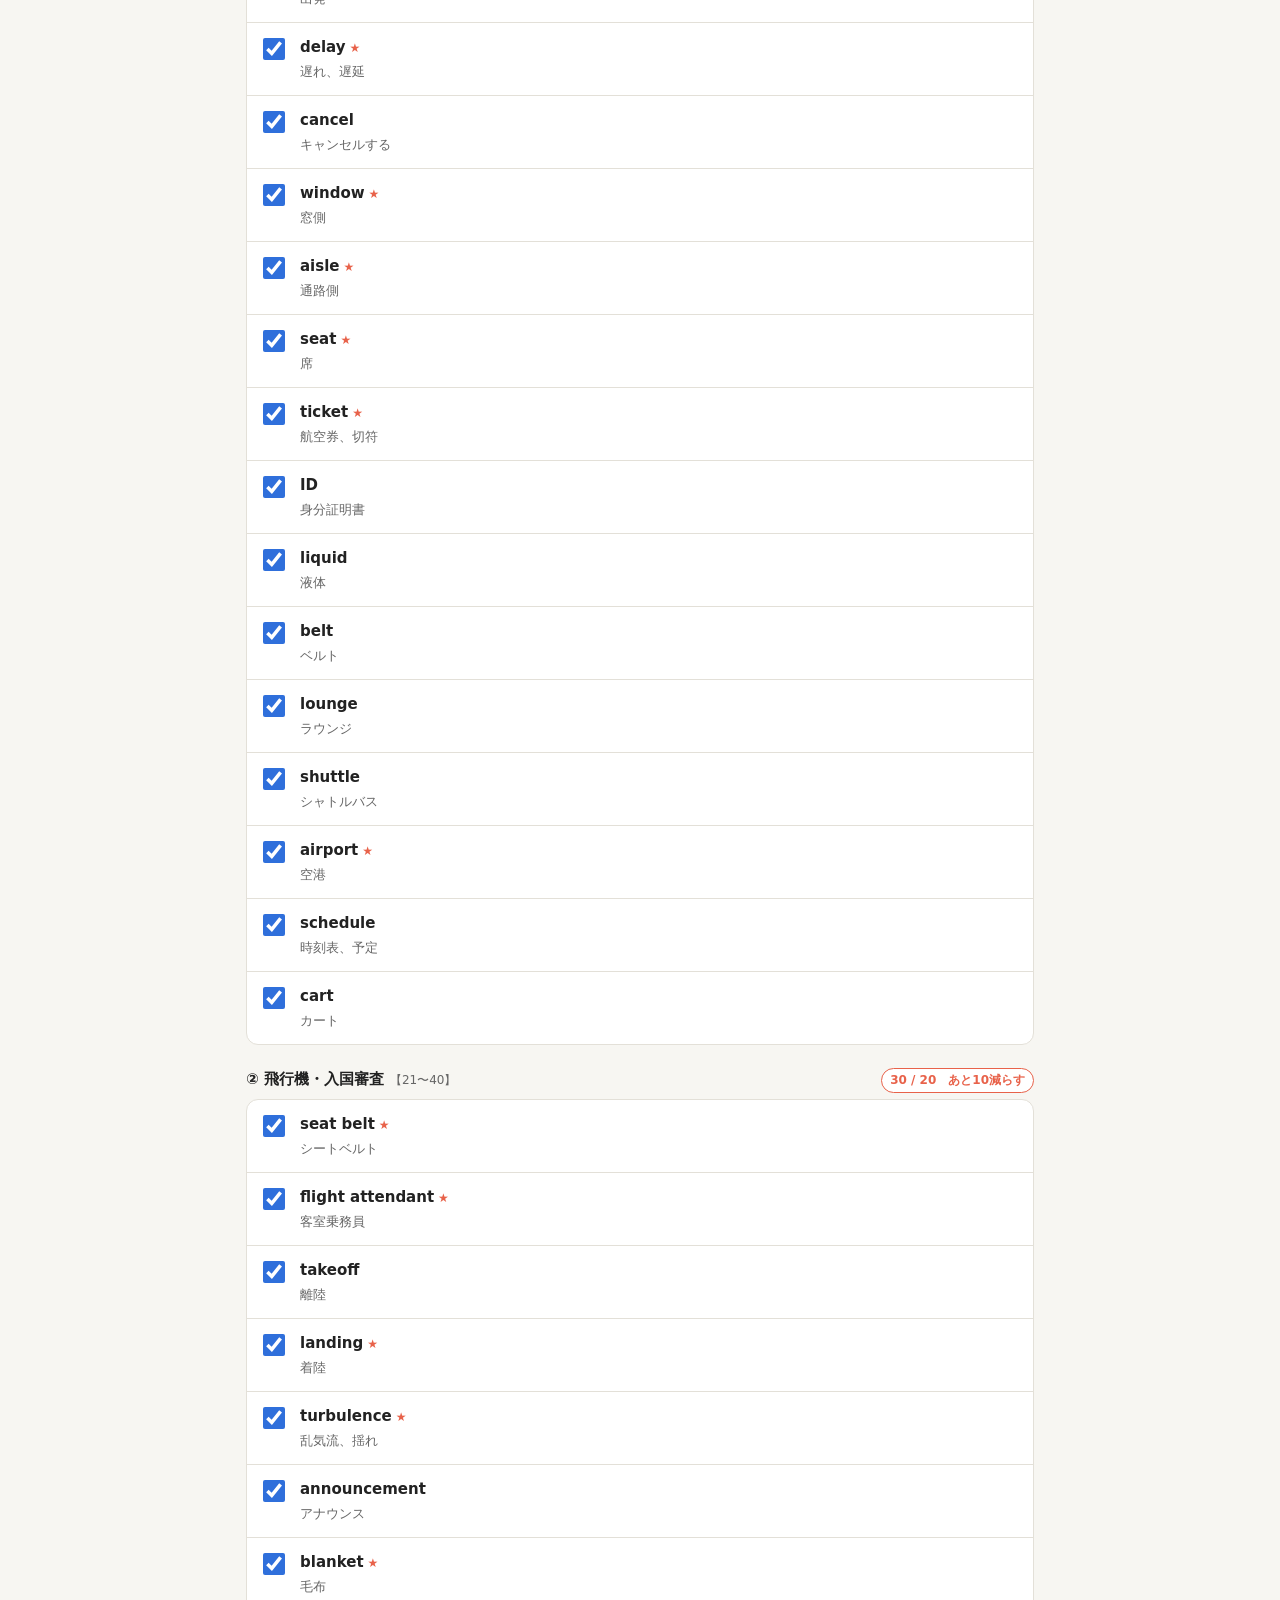
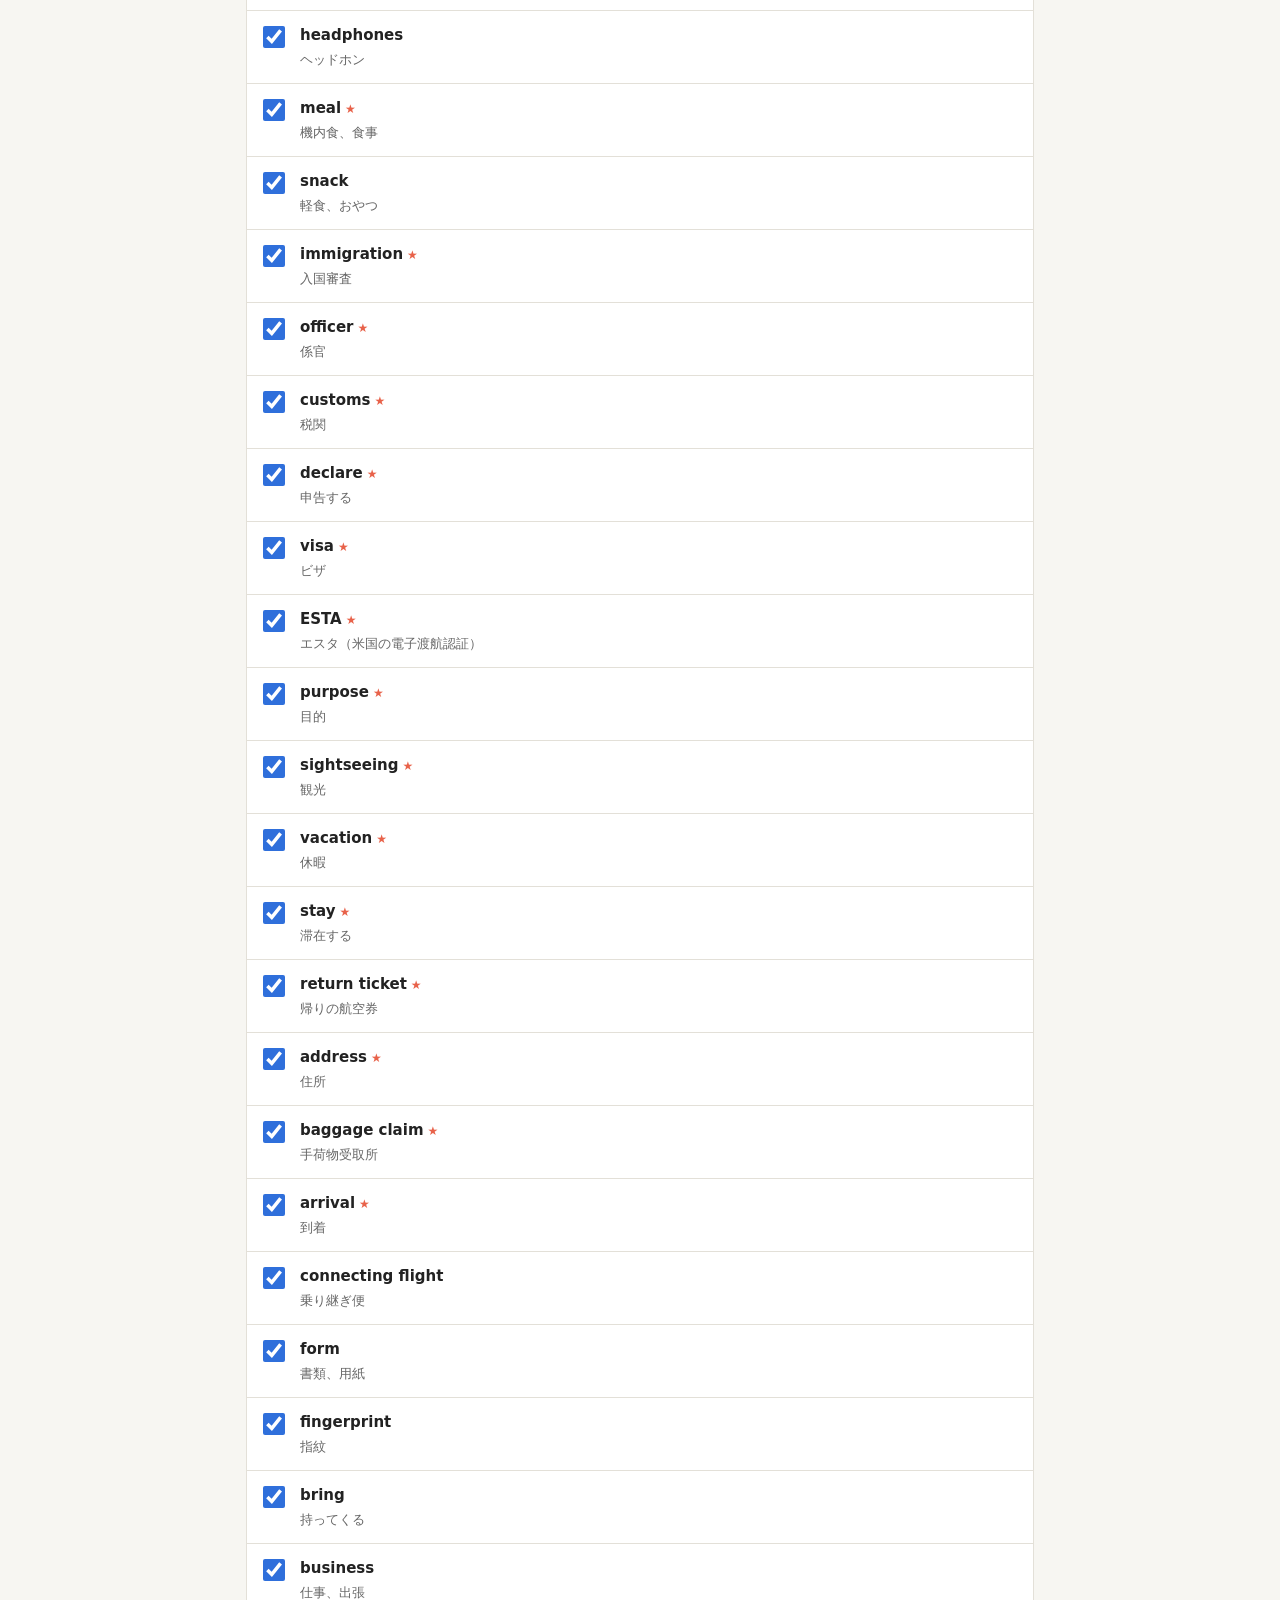
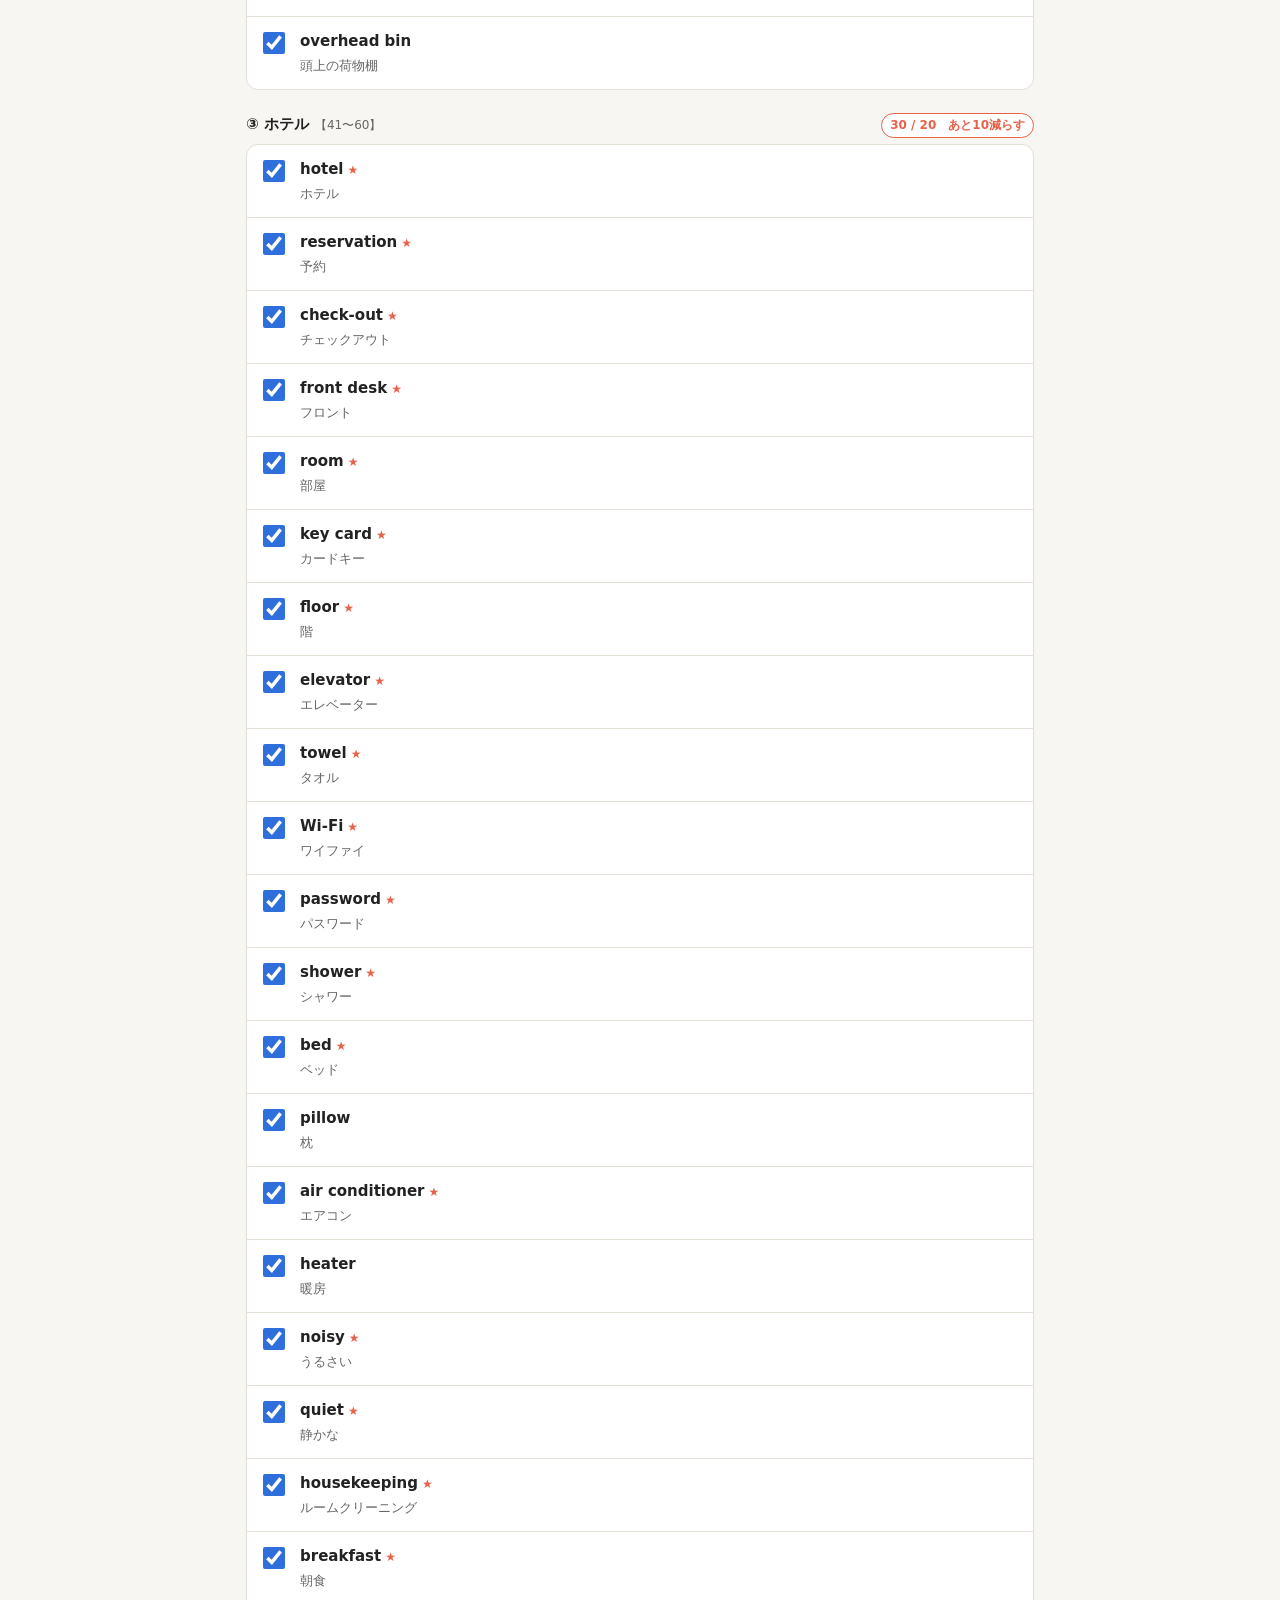
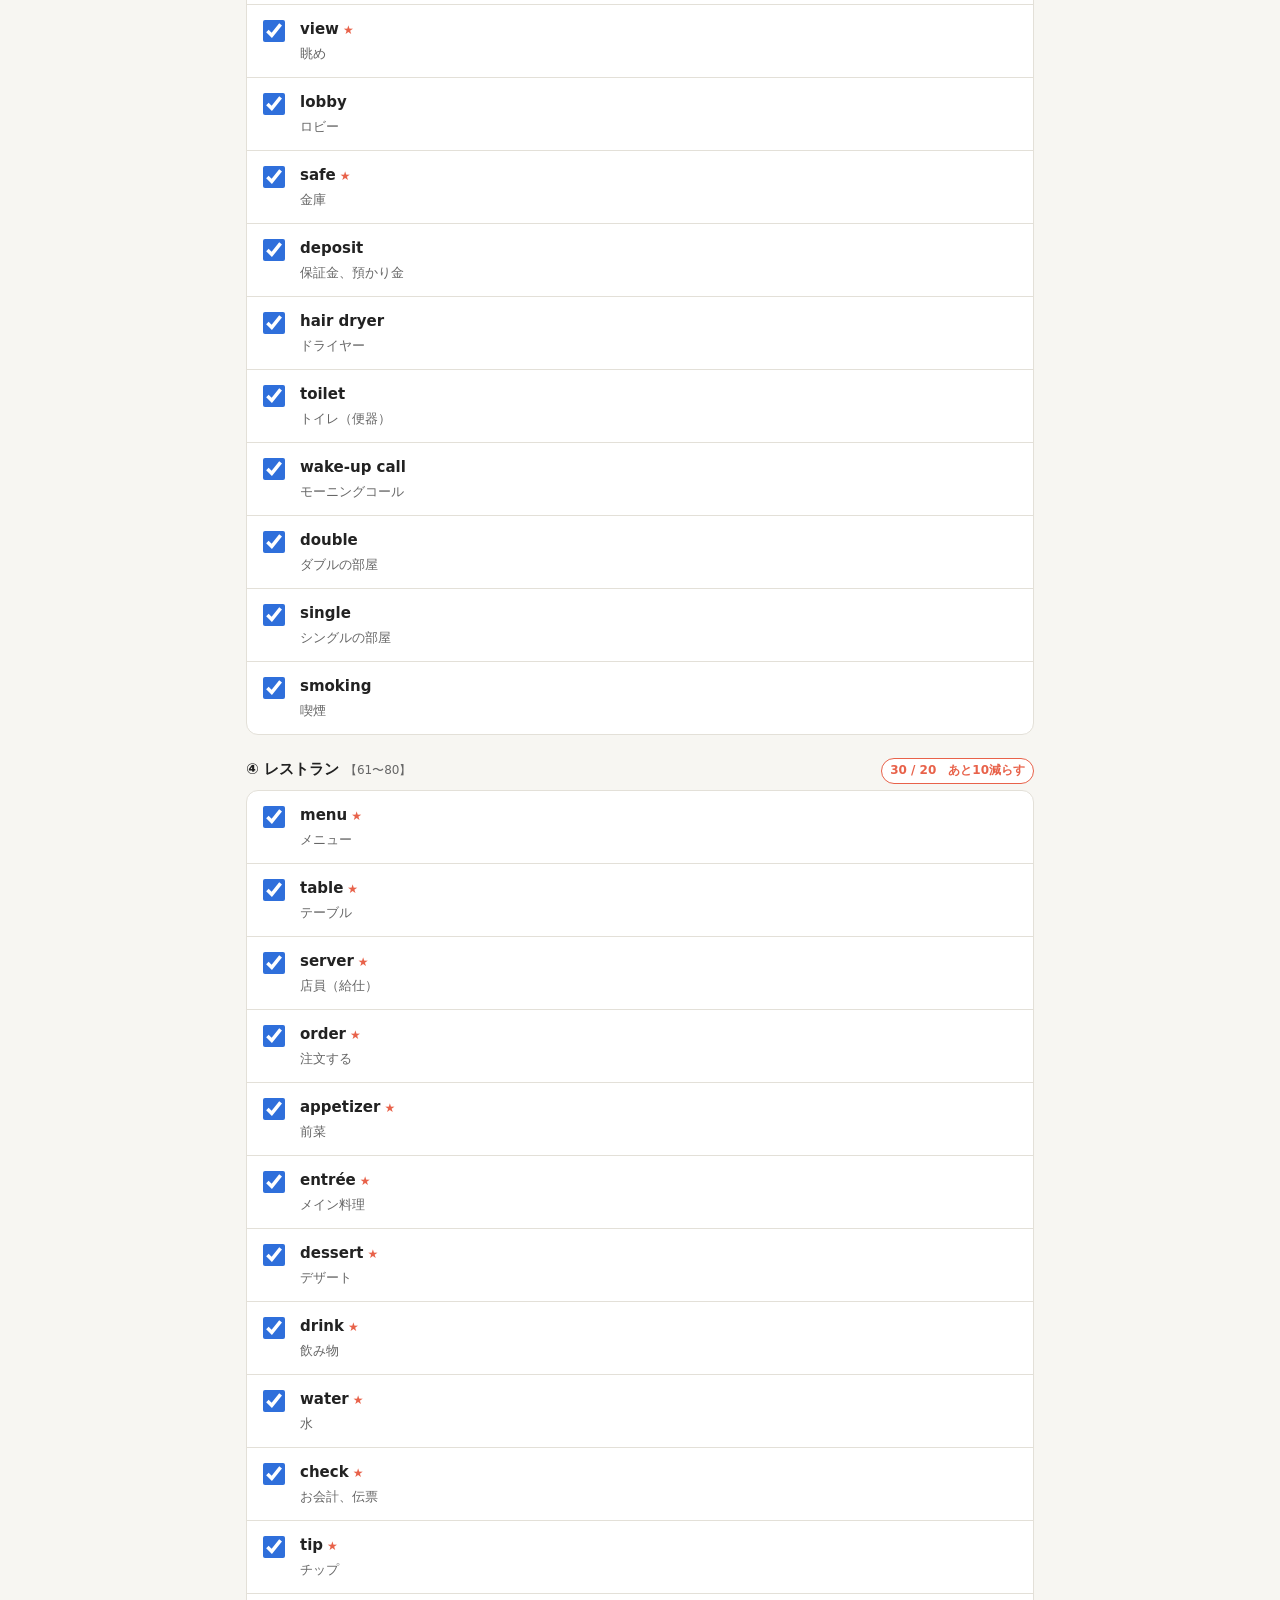
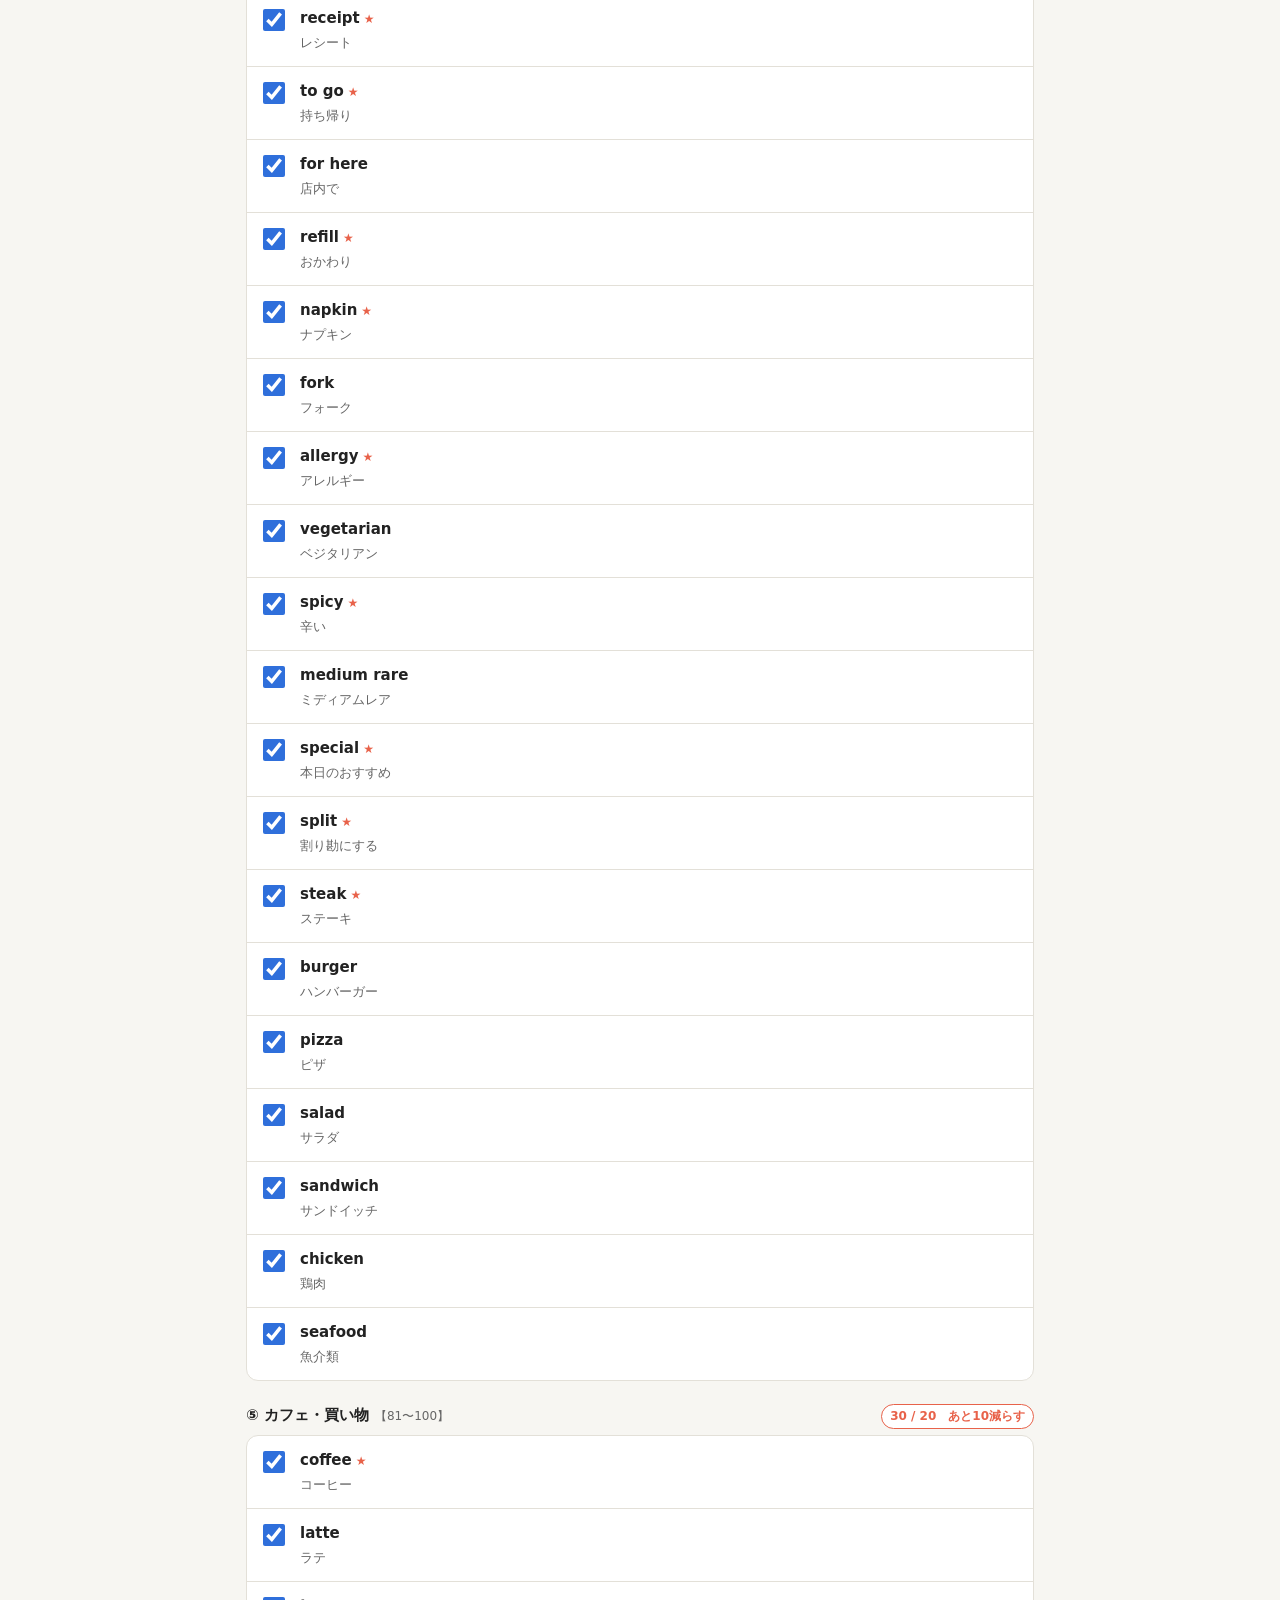
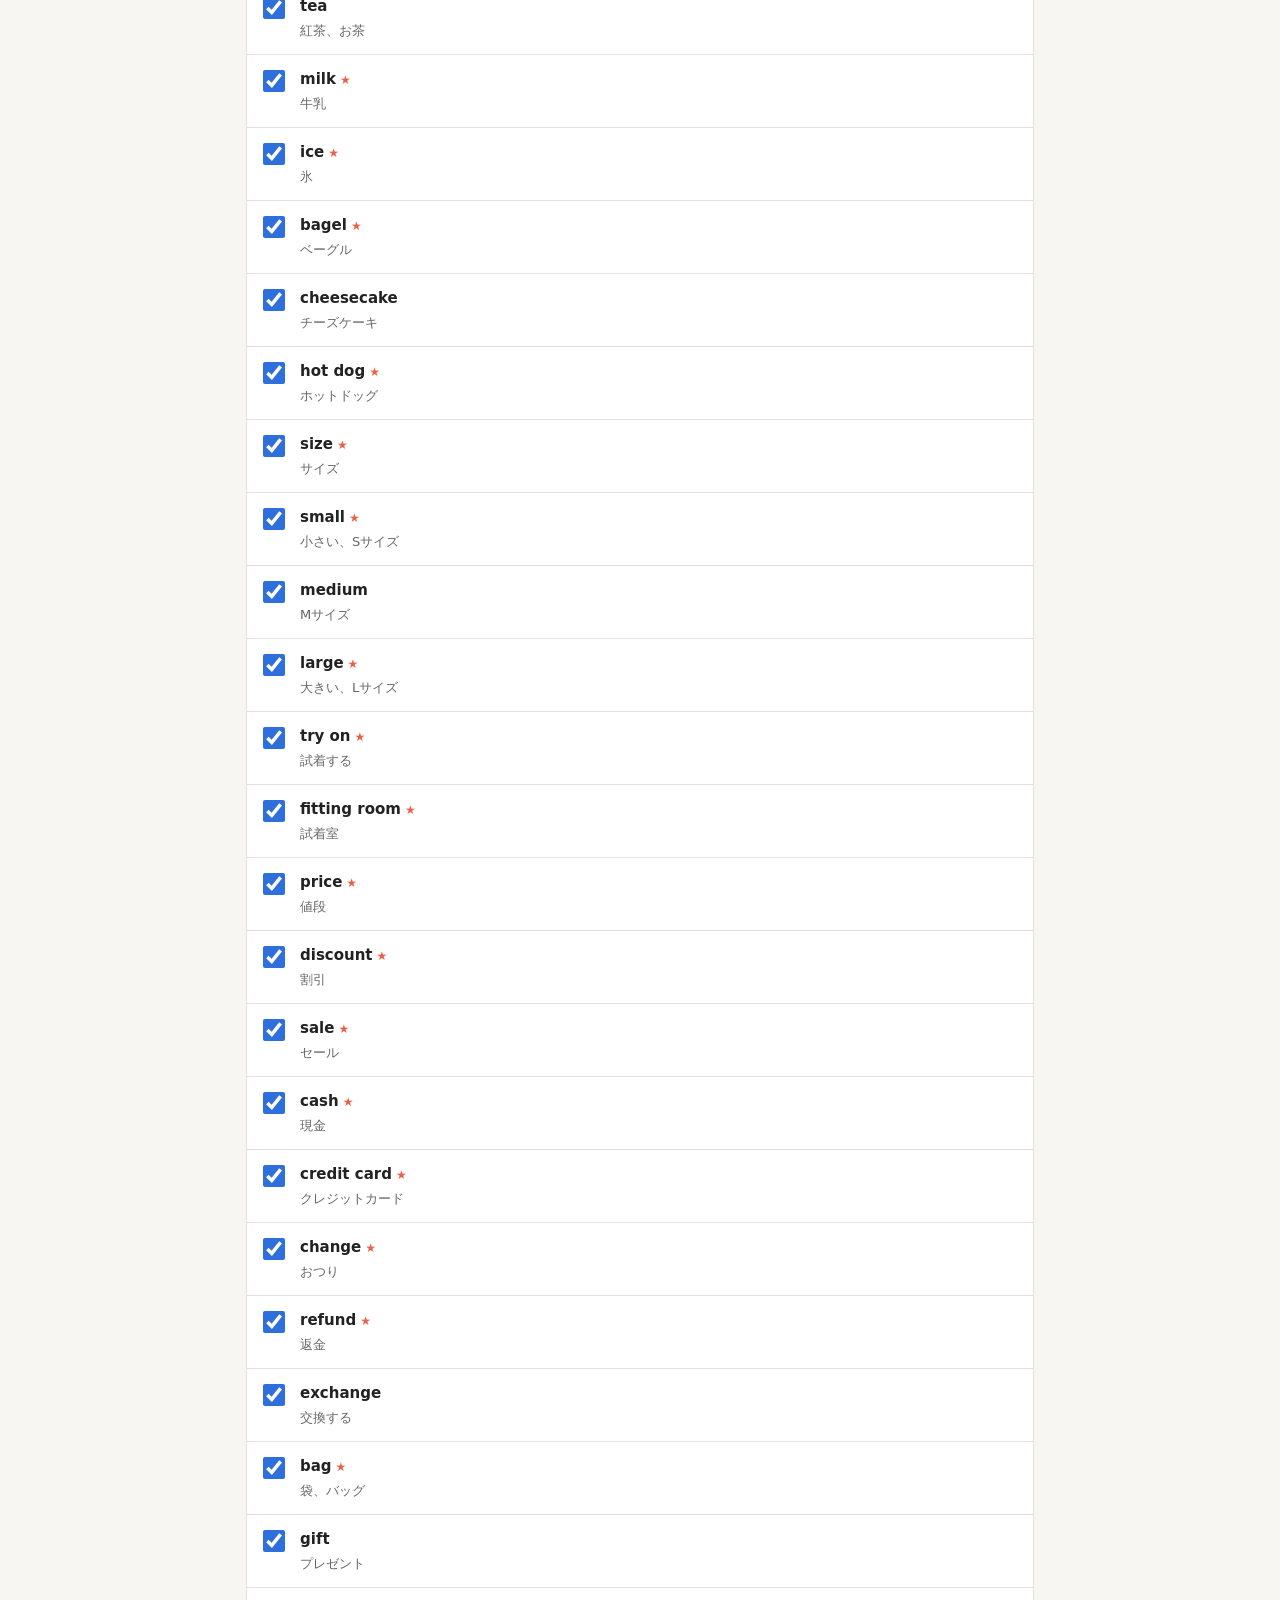
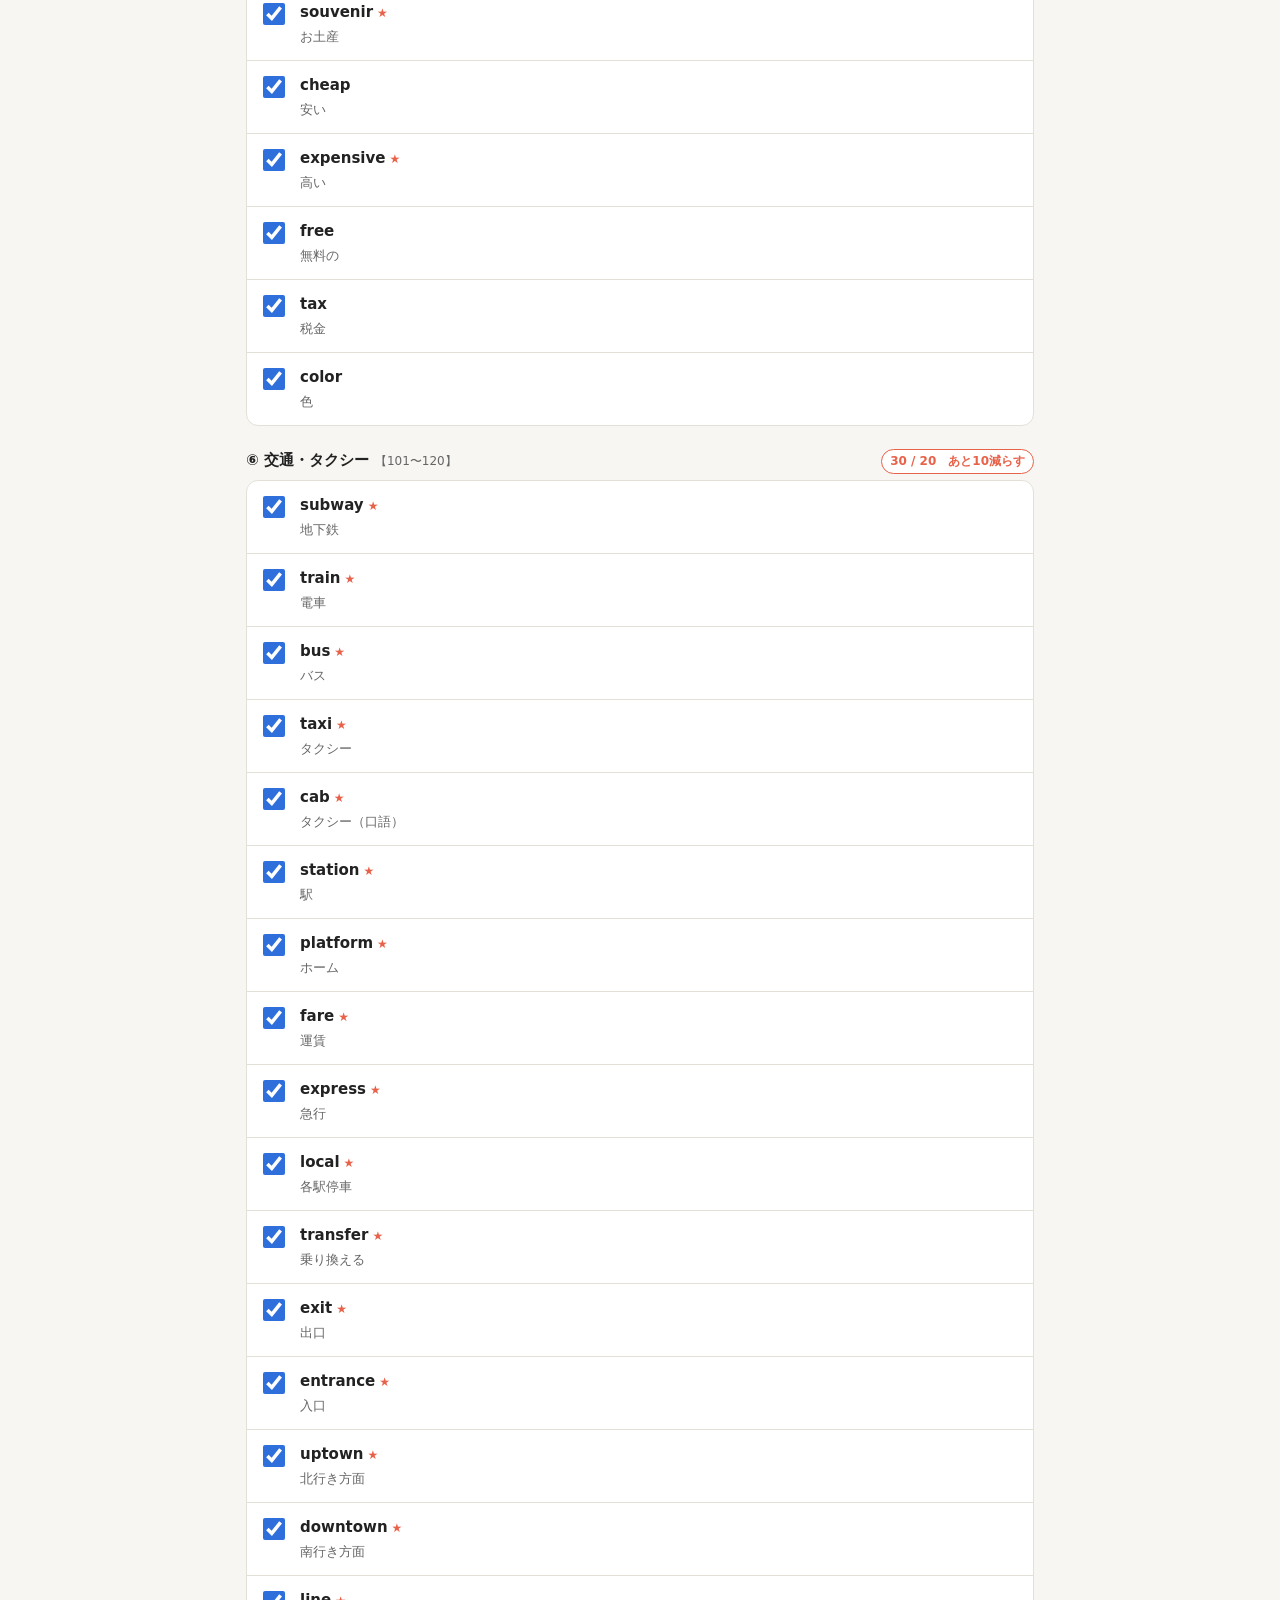
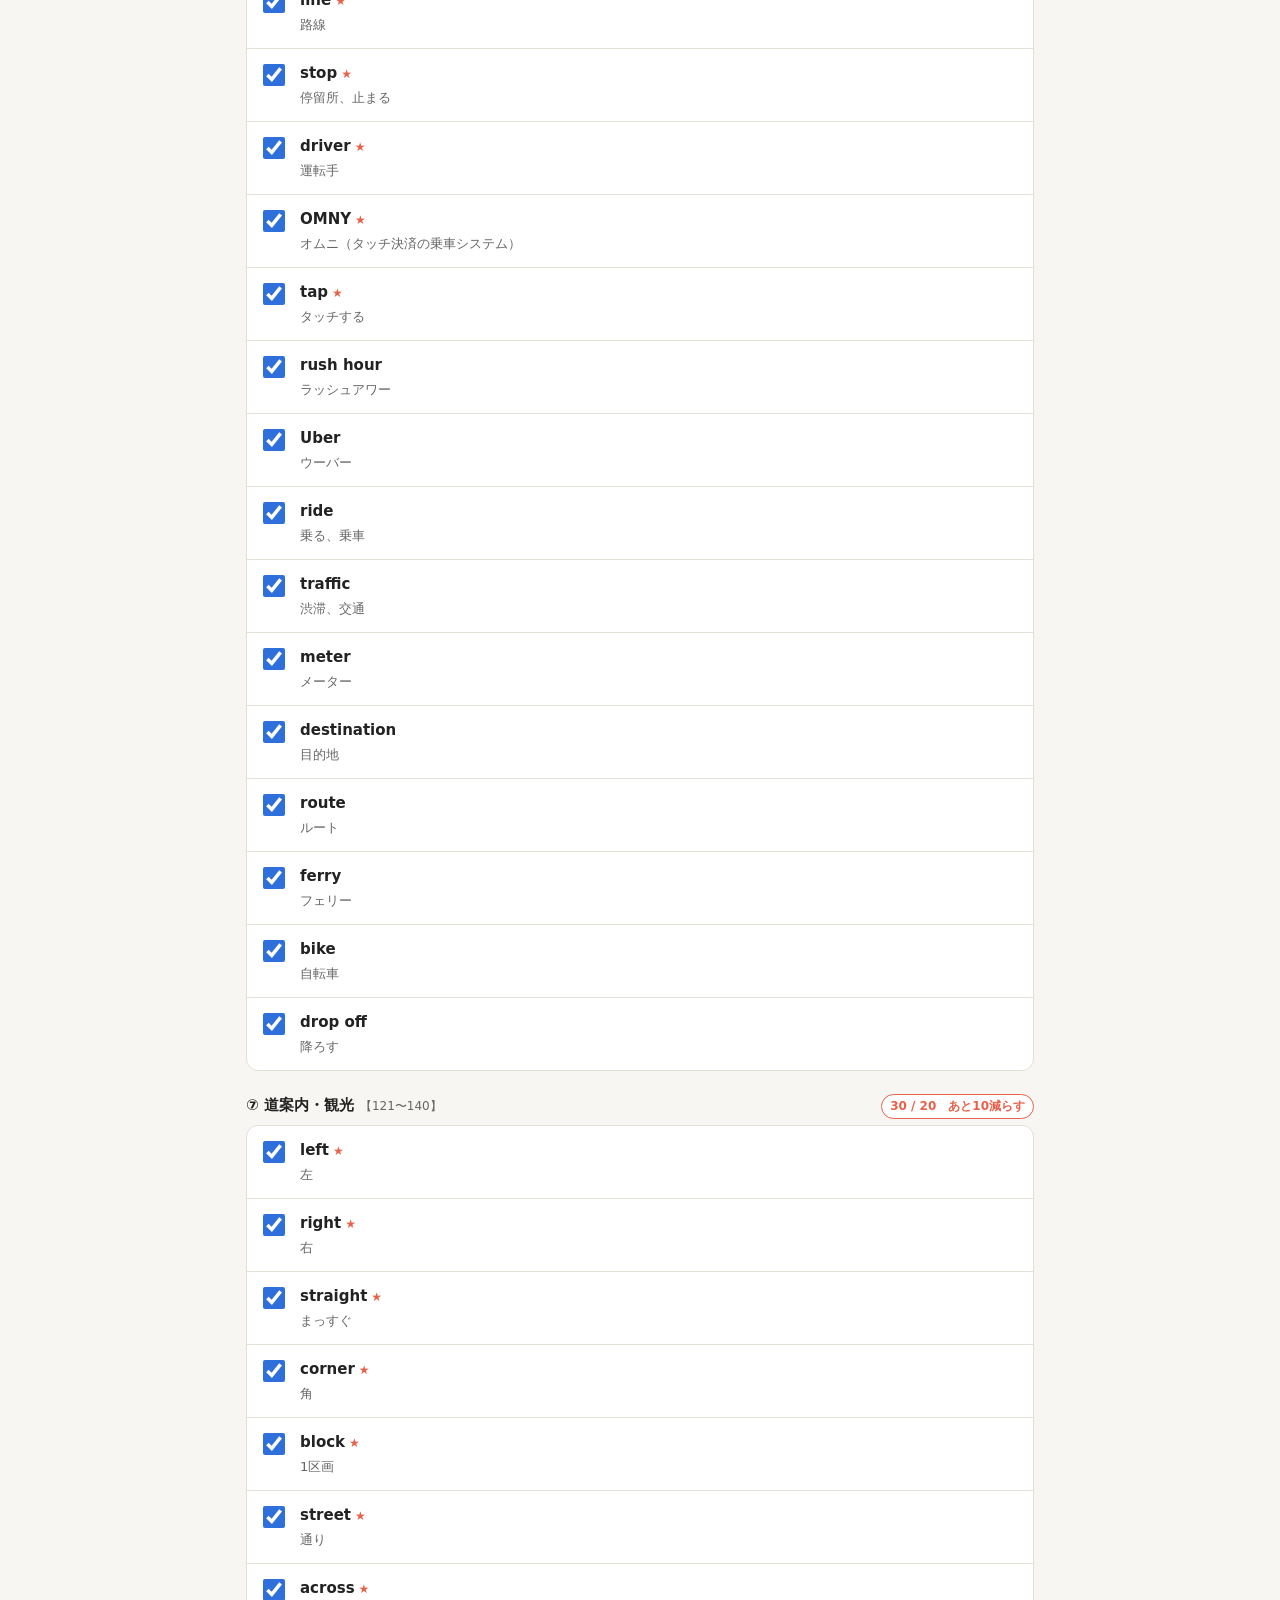
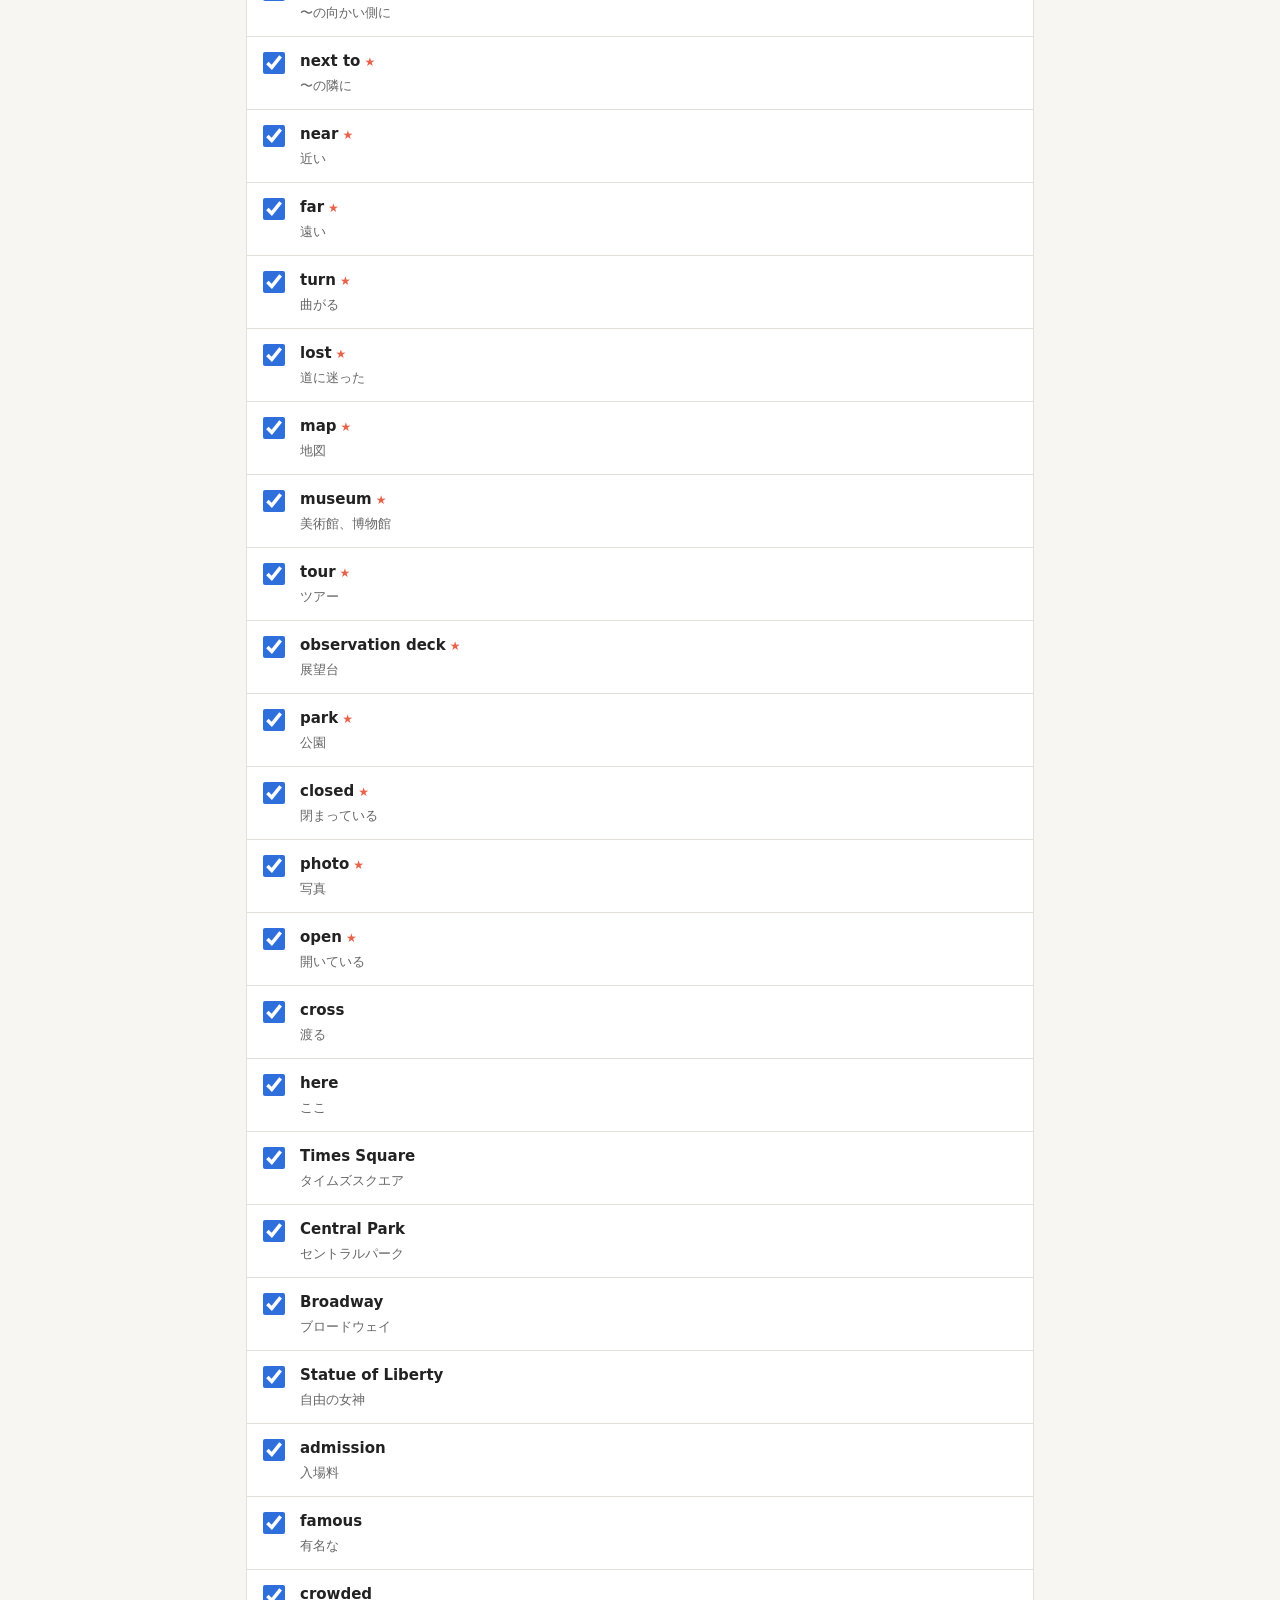
==== commit 83a442c6: "Restructure NY list into 10 categories, mobile tweaks, export confirm Co-Authored-By: Claude Sonnet " ====
--- a/ny_proposal/index.html
+++ b/ny_proposal/index.html
@@ -3,7 +3,7 @@
 <head>
 <meta charset="utf-8">
 <meta name="viewport" content="width=device-width,initial-scale=1">
-<title>NY旅行 単語・フレーズ候補</title>
+<title>旅する200語100フレーズ 候補リスト</title>
 <style>
 :root{--bg:#f7f6f2;--card:#fff;--ink:#222;--sub:#666;--line:#e3e0d8;--accent:#2f6fdb;--mint:#1f9d7a;--coral:#e8624a}
 @media (prefers-color-scheme:dark){:root{--bg:#18191b;--card:#232427;--ink:#eee;--sub:#a0a0a0;--line:#3a3b3f;--accent:#6b9cf5;--mint:#45c4a0;--coral:#f08a74}}
@@ -13,26 +13,30 @@
 h1{font-size:20px;margin:24px 0 4px}
 .lead{color:var(--sub);font-size:13px;margin:0 0 16px}
 .lead li{margin:2px 0}
-.bar{position:sticky;top:0;z-index:5;background:var(--bg);padding:10px 0;border-bottom:1px solid var(--line)}
-.tabs{display:flex;gap:8px;margin-bottom:8px}
-.tab{flex:1;padding:10px;border:2px solid var(--line);background:var(--card);border-radius:10px;font-size:14px;cursor:pointer;color:var(--ink);text-align:center}
+.bar{position:sticky;top:0;z-index:5;background:var(--bg);padding:8px 0;border-bottom:1px solid var(--line)}
+.tabs{display:flex;gap:8px}
+.tab{flex:1;padding:6px 8px;line-height:1.35;border:2px solid var(--line);background:var(--card);border-radius:10px;font-size:14px;cursor:pointer;color:var(--ink);text-align:center}
 .tab.on{border-color:var(--accent)}
 .tab b{font-size:18px}
 .tab small{font-size:12px;color:var(--sub)}
 .tab.over b{color:var(--coral)}
-.tools{display:flex;gap:6px;flex-wrap:wrap}
-.tools button{font-size:12px;padding:6px 10px;border:1px solid var(--line);background:var(--card);color:var(--ink);border-radius:8px;cursor:pointer}
+.tools{display:flex;gap:8px;flex-wrap:wrap;margin:10px 0 0}
+.tools button{font-size:13px;padding:9px 12px;border:1px solid var(--line);background:var(--card);color:var(--ink);border-radius:8px;cursor:pointer}
 .tools button.primary{background:var(--accent);border-color:var(--accent);color:#fff}
-h2{font-size:15px;margin:22px 0 6px}
+h2{font-size:15px;margin:22px 0 6px;display:flex;justify-content:space-between;align-items:baseline;gap:8px}
+h2 .rng{color:var(--sub);font-weight:400;font-size:12px;margin-left:6px}
+.cc{font-size:12px;font-weight:600;padding:2px 8px;border-radius:999px;border:1px solid var(--line);white-space:nowrap;background:var(--card)}
+.cc.ok{color:var(--mint);border-color:var(--mint)}
+.cc.over{color:var(--coral);border-color:var(--coral)}
 .grp{background:var(--card);border:1px solid var(--line);border-radius:12px;overflow:hidden}
-label.row{display:flex;gap:10px;align-items:flex-start;padding:9px 12px;border-bottom:1px solid var(--line);cursor:pointer}
+label.row{display:flex;gap:12px;align-items:flex-start;padding:12px;-webkit-tap-highlight-color:transparent;border-bottom:1px solid var(--line);cursor:pointer}
 label.row:last-child{border-bottom:0}
-label.row input{margin-top:5px;width:18px;height:18px;flex:none;accent-color:var(--accent)}
+label.row input{margin-top:3px;width:22px;height:22px;flex:none;accent-color:var(--accent)}
 .en{font-weight:600}
 .ja{color:var(--sub);font-size:13px}
 .tag{font-size:11px;padding:0 6px;border-radius:6px;margin-left:6px;vertical-align:1px;border:1px solid var(--mint);color:var(--mint)}
 .star{color:var(--coral);font-size:12px;margin-left:4px}
-textarea{width:100%;min-height:90px;padding:10px;border:1px solid var(--line);border-radius:10px;background:var(--card);color:var(--ink);font:inherit}
+textarea{width:100%;min-height:90px;padding:10px;border:1px solid var(--line);border-radius:10px;background:var(--card);color:var(--ink);font:inherit;font-size:16px}
 .hide{display:none}
 .toast{position:fixed;left:50%;bottom:24px;transform:translateX(-50%);background:#222;color:#fff;padding:10px 16px;border-radius:10px;font-size:13px;opacity:0;transition:.2s;pointer-events:none}
 .toast.on{opacity:1}
@@ -40,14 +44,15 @@
 </head>
 <body>
 <div class="wrap">
-<h1>ニューヨーク旅行に必須の単語・フレーズ 候補リスト</h1>
+<h1>旅する200語100フレーズ<br><span style="font-size:14px;font-weight:400;color:var(--sub)">ニューヨーク旅行 単語・フレーズ候補リスト</span></h1>
 <p class="lead">
-エリー先生へ：選定の叩き台です。候補は多め（単語300・フレーズ150）に出しています。最初は全部チェック済みなので、<b>いらないものを外して、単語200・フレーズ100まで絞ってください。</b><br>
-<b>★</b>は私たちのおすすめ（ちょうど200／100）で、迷ったときの目安です。最後に「選んだ内容をコピー」を押して、そのまま返信に貼ってください。
+エリー先生の10カテゴリ構成に合わせて、候補を多め（各カテゴリ：単語30語・フレーズ15本）に出しています。最初は全部チェック済みなので、<b>いらないものを外して、各カテゴリを単語20語・フレーズ10本に絞ってください。</b><br>
+<b>★</b>は私たちのおすすめ（各カテゴリちょうど20語／10本）で、迷ったときの目安です。
 </p>
 <ul class="lead">
 <li>数字・時刻・金額・電話は特典（数字パート）で扱うので、ここには入れていません。</li>
 <li>「聞く」マークは、現地で相手（店員・係員）が言ってくるセリフです。言えなくても聞き取れれば十分なものです。</li>
+<li>各カテゴリの右上の丸い表示で、そのカテゴリが目標数になっているか分かります（緑＝ちょうど、オレンジ＝過不足あり）。</li>
 <li>言い回しの直しや追加の希望は、いちばん下の欄に書いてください。</li>
 </ul>
 
@@ -56,14 +61,13 @@
     <button class="tab on" data-t="w">単語 <b id="cw">0</b> / 200<br><small id="dw"></small></button>
     <button class="tab" data-t="p">フレーズ <b id="cp">0</b> / 100<br><small id="dp"></small></button>
   </div>
-  <div class="tools">
-    <button id="star">★おすすめだけにする</button>
-    <button id="reset">全部選択に戻す</button>
-    <button id="clear">全部外す</button>
-    <button id="only">選んだものだけ表示</button>
-    <button id="copy" class="primary">選んだ内容をコピー</button>
-    <button id="csv">CSVで保存</button>
-  </div>
+</div>
+<div class="tools">
+  <button id="star">★おすすめだけにする</button>
+  <button id="reset">全部選択に戻す</button>
+  <button id="only">選んだものだけ表示</button>
+  <button class="copybtn primary">選んだ内容をコピー</button>
+  <button id="csv">CSVで保存</button>
 </div>
 
 <div id="words"></div>
@@ -71,67 +75,79 @@
 
 <h2>先生からのコメント・追加リクエスト</h2>
 <textarea id="note" placeholder="例：この言い回しはあまり使わないので、こちらに変えたい／この単語を追加したい　など"></textarea>
+<p style="margin:12px 0 0"><button class="copybtn" style="width:100%;padding:14px;font-size:15px;border:0;border-radius:10px;background:var(--accent);color:#fff;cursor:pointer">選んだ内容をコピー</button></p>
 </div>
 <div class="toast" id="toast"></div>
 
 <script>
-/* 書式: 英語|日本語|フラグ   * = おすすめ  L = 聞く（相手のセリフ） */
+/* 書式: 英語|日本語|フラグ   * = おすすめ  L = 聞く（相手のセリフ）
+   各カテゴリ：単語 候補30（★20）／フレーズ 候補15（★10） */
 const WORDS = `
-## 空港・入国
+## 空港・チェックイン
 passport|パスポート|*
+airline|航空会社|*
+flight|フライト、便|*
+check-in|チェックイン、搭乗手続き|*
+counter|カウンター|*
+boarding pass|搭乗券|*
+gate|搭乗口|*
+boarding|搭乗|*
+luggage|スーツケースなどの荷物|*
+suitcase|スーツケース|*
+carry-on|機内持ち込み荷物|*
+baggage|手荷物|
+weight|重さ|
+security|保安検査|*
+terminal|ターミナル|*
+departure|出発|*
+delay|遅れ、遅延|*
+cancel|キャンセルする|
+window|窓側|*
+aisle|通路側|*
+seat|席|*
+ticket|航空券、切符|*
+ID|身分証明書|
+liquid|液体|
+belt|ベルト|
+lounge|ラウンジ|
+shuttle|シャトルバス|
+airport|空港|*
+schedule|時刻表、予定|
+cart|カート|
+## 飛行機・入国審査
+seat belt|シートベルト|*
+flight attendant|客室乗務員|*
+takeoff|離陸|
+landing|着陸|*
+turbulence|乱気流、揺れ|*
+announcement|アナウンス|
+blanket|毛布|*
+headphones|ヘッドホン|
+meal|機内食、食事|*
+snack|軽食、おやつ|
 immigration|入国審査|*
+officer|係官|*
 customs|税関|*
-flight|フライト、便|*
-gate|搭乗口|*
-boarding pass|搭乗券|*
-luggage|スーツケースなどの荷物|*
-carry-on|機内持ち込み荷物|
+declare|申告する|*
+visa|ビザ|*
+ESTA|エスタ（米国の電子渡航認証）|*
+purpose|目的|*
+sightseeing|観光|*
+vacation|休暇|*
+stay|滞在する|*
+return ticket|帰りの航空券|*
+address|住所|*
 baggage claim|手荷物受取所|*
-security|保安検査|*
-terminal|ターミナル|
-delay|遅れ、遅延|*
-arrival|到着|
-departure|出発|
-sightseeing|観光|*
-vacation|休暇|
-visa|ビザ|
-declare|申告する|
-stay|滞在する|*
+arrival|到着|*
 connecting flight|乗り継ぎ便|
-aisle|通路側|
-window|窓側、窓|
-## 交通
-subway|地下鉄|*
-train|電車|*
-bus|バス|*
-taxi|タクシー|*
-cab|タクシー（口語）|
-sidewalk|歩道|
-station|駅|*
-platform|ホーム|*
-ticket|切符、チケット|*
-fare|運賃|*
-express|急行|*
-local|各駅停車|
-transfer|乗り換える|*
-exit|出口|*
-entrance|入口|*
-uptown|北行き方面|*
-downtown|南行き方面|*
-line|路線、行列|*
-stop|停留所、止まる|*
-driver|運転手|
-ride|乗る、乗車|
-traffic|渋滞、交通|
-airport|空港|*
-rush hour|ラッシュアワー|
-schedule|時刻表、予定|
-OMNY|オムニ（タッチ決済の乗車システム）|*
-tap|タッチする|*
+form|書類、用紙|
+fingerprint|指紋|
+bring|持ってくる|
+business|仕事、出張|
+overhead bin|頭上の荷物棚|
 ## ホテル
 hotel|ホテル|*
 reservation|予約|*
-check-in|チェックイン|*
 check-out|チェックアウト|*
 front desk|フロント|*
 room|部屋|*
@@ -142,19 +158,25 @@
 Wi-Fi|ワイファイ|*
 password|パスワード|*
 shower|シャワー|*
-bed|ベッド|
+bed|ベッド|*
 pillow|枕|
-blanket|毛布|
 air conditioner|エアコン|*
+heater|暖房|
 noisy|うるさい|*
-quiet|静かな|
-housekeeping|ルームクリーニング|
+quiet|静かな|*
+housekeeping|ルームクリーニング|*
 breakfast|朝食|*
 view|眺め|*
 lobby|ロビー|
-safe|金庫|
-locker|ロッカー|
-## レストラン・カフェ
+safe|金庫|*
+deposit|保証金、預かり金|
+hair dryer|ドライヤー|
+toilet|トイレ（便器）|
+wake-up call|モーニングコール|
+double|ダブルの部屋|
+single|シングルの部屋|
+smoking|喫煙|
+## レストラン
 menu|メニュー|*
 table|テーブル|*
 server|店員（給仕）|*
@@ -166,68 +188,34 @@
 water|水|*
 check|お会計、伝票|*
 tip|チップ|*
-tax|税金|*
 receipt|レシート|*
 to go|持ち帰り|*
 for here|店内で|
-takeout|テイクアウト|
-delivery|配達|
 refill|おかわり|*
 napkin|ナプキン|*
-fork|フォーク|*
-knife|ナイフ|
-spoon|スプーン|
-straw|ストロー|
+fork|フォーク|
 allergy|アレルギー|*
 vegetarian|ベジタリアン|
 spicy|辛い|*
-sweet|甘い|
-salty|しょっぱい|
 medium rare|ミディアムレア|
-well done|ウェルダン|
-side dish|付け合わせ|
 special|本日のおすすめ|*
-share|分け合う|*
 split|割り勘にする|*
-wait|待つ|
-hungry|お腹がすいた|*
-thirsty|喉が渇いた|
-full|お腹いっぱい|
-delicious|おいしい|*
-fresh|新鮮な|
-iced|氷入りの、冷たい|
-## 食べ物・飲み物
-pizza|ピザ|*
+steak|ステーキ|*
+burger|ハンバーガー|
+pizza|ピザ|
+salad|サラダ|
+sandwich|サンドイッチ|
+chicken|鶏肉|
+seafood|魚介類|
+## カフェ・買い物
+coffee|コーヒー|*
+latte|ラテ|
+tea|紅茶、お茶|
+milk|牛乳|*
+ice|氷|*
 bagel|ベーグル|*
+cheesecake|チーズケーキ|
 hot dog|ホットドッグ|*
-cheesecake|チーズケーキ|*
-pretzel|プレッツェル|
-burger|ハンバーガー|*
-steak|ステーキ|*
-sandwich|サンドイッチ|*
-salad|サラダ|*
-soup|スープ|
-fries|フライドポテト|*
-coffee|コーヒー|*
-tea|紅茶、お茶|
-beer|ビール|*
-wine|ワイン|
-juice|ジュース|
-soda|炭酸飲料|*
-ice cream|アイスクリーム|
-cream cheese|クリームチーズ|
-chicken|鶏肉|*
-beef|牛肉|
-pork|豚肉|
-seafood|魚介類|
-egg|卵|
-cheese|チーズ|
-bread|パン|
-pasta|パスタ|
-milk|牛乳|*
-sugar|砂糖|
-ice|氷|*
-## ショッピング
 size|サイズ|*
 small|小さい、Sサイズ|*
 medium|Mサイズ|
@@ -241,86 +229,109 @@
 credit card|クレジットカード|*
 change|おつり|*
 refund|返金|*
-exchange|交換する|*
+exchange|交換する|
 bag|袋、バッグ|*
-gift|プレゼント|*
+gift|プレゼント|
 souvenir|お土産|*
-cheap|安い|*
+cheap|安い|
 expensive|高い|*
-free|無料の|*
+free|無料の|
+tax|税金|
 color|色|
-## 観光・エンタメ
-tour|ツアー|*
-museum|美術館、博物館|*
-observation deck|展望台|*
-bridge|橋|*
-park|公園|*
-statue|像|*
-skyline|スカイライン|
-harbor|港|
-ferry|フェリー|*
-show|ショー、公演|*
-musical|ミュージカル|*
-theater|劇場|*
-seat|席|*
-admission|入場料|*
-map|地図|*
-guide|ガイド|*
-photo|写真|*
-camera|カメラ|
-tourist|観光客|
-open|開いている|*
-closed|閉まっている|*
-famous|有名な|*
-crowded|混んでいる|*
-beautiful|美しい|*
-amazing|すばらしい|*
-## NYの地名・ランドマーク
-Manhattan|マンハッタン|*
-Brooklyn|ブルックリン|*
-Times Square|タイムズスクエア|*
-Central Park|セントラルパーク|*
-Broadway|ブロードウェイ|*
-Statue of Liberty|自由の女神|*
-Empire State Building|エンパイアステートビル|*
-Brooklyn Bridge|ブルックリン橋|*
-Grand Central|グランド・セントラル駅|*
-Fifth Avenue|五番街|*
-Wall Street|ウォール街|
-SoHo|ソーホー|
-Chinatown|チャイナタウン|
-Hudson River|ハドソン川|
-JFK Airport|JFK空港|*
-Rockefeller Center|ロックフェラーセンター|
-High Line|ハイライン|
-MoMA|ニューヨーク近代美術館|
-## 道案内
+## 交通・タクシー
+subway|地下鉄|*
+train|電車|*
+bus|バス|*
+taxi|タクシー|*
+cab|タクシー（口語）|*
+station|駅|*
+platform|ホーム|*
+fare|運賃|*
+express|急行|*
+local|各駅停車|*
+transfer|乗り換える|*
+exit|出口|*
+entrance|入口|*
+uptown|北行き方面|*
+downtown|南行き方面|*
+line|路線|*
+stop|停留所、止まる|*
+driver|運転手|*
+OMNY|オムニ（タッチ決済の乗車システム）|*
+tap|タッチする|*
+rush hour|ラッシュアワー|
+Uber|ウーバー|
+ride|乗る、乗車|
+traffic|渋滞、交通|
+meter|メーター|
+destination|目的地|
+route|ルート|
+ferry|フェリー|
+bike|自転車|
+drop off|降ろす|
+## 道案内・観光
 left|左|*
 right|右|*
 straight|まっすぐ|*
 corner|角|*
 block|1区画|*
 street|通り|*
-avenue|大通り|*
 across|〜の向かい側に|*
 next to|〜の隣に|*
-behind|〜の後ろに|
-in front of|〜の前に|
 near|近い|*
 far|遠い|*
-north|北|
-south|南|
-east|東|
-west|西|
 turn|曲がる|*
-cross|渡る|*
 lost|道に迷った|*
-address|住所|*
-intersection|交差点|
-crosswalk|横断歩道|
-here|ここ|*
-there|あそこ、そこ|
-## 緊急・体調・通信
+map|地図|*
+museum|美術館、博物館|*
+tour|ツアー|*
+observation deck|展望台|*
+park|公園|*
+closed|閉まっている|*
+photo|写真|*
+open|開いている|*
+cross|渡る|
+here|ここ|
+Times Square|タイムズスクエア|
+Central Park|セントラルパーク|
+Broadway|ブロードウェイ|
+Statue of Liberty|自由の女神|
+admission|入場料|
+famous|有名な|
+crowded|混んでいる|
+show|ショー、公演|
+## 人とのコミュニケーション
+hello|こんにちは|*
+thanks|ありがとう|*
+sorry|ごめんなさい|*
+please|お願いします、どうぞ|*
+excuse|失礼する|*
+welcome|ようこそ|*
+sure|もちろん|*
+friend|友だち|*
+name|名前|*
+nice|すてきな、よい|*
+meet|会う|*
+visit|訪れる|*
+hungry|お腹がすいた|*
+like|好き、好む|*
+love|大好き、愛する|*
+enjoy|楽しむ|*
+great|すばらしい|*
+amazing|すごい|*
+delicious|おいしい|*
+tired|疲れた|*
+maybe|たぶん|
+beautiful|美しい|
+cool|かっこいい、いいね|
+awesome|最高の|
+lovely|すてきな|
+thirsty|喉が渇いた|
+happy|うれしい、幸せな|
+again|もう一度|
+together|一緒に|
+favorite|お気に入りの|
+## トラブル・体調不良
 help|助けて、手伝う|*
 emergency|緊急事態|*
 police|警察|*
@@ -328,100 +339,95 @@
 doctor|医者|*
 pharmacy|薬局|*
 medicine|薬|*
-headache|頭痛|
-stomachache|腹痛|
-fever|熱|
+headache|頭痛|*
+stomachache|腹痛|*
+fever|熱|*
 sick|具合が悪い|*
+hurt|痛い、けがをする|*
 stolen|盗まれた|*
 wallet|財布|*
 phone|スマホ、電話|*
 insurance|保険|*
-ambulance|救急車|
-hurt|痛い、けがをする|
+ambulance|救急車|*
+pickpocket|スリ|*
 charger|充電器|*
+restroom|トイレ|*
+missing|なくなった|
 battery|バッテリー|
-ATM|ATM|*
-restroom|トイレ|
-pickpocket|スリ|
-ID|身分証明書|
+ATM|ATM|
 SIM card|SIMカード|
-## 基本の語・疑問詞
-please|お願いします|*
-sorry|ごめんなさい|*
-welcome|ようこそ|*
-sure|もちろん|*
+dangerous|危ない|
+embassy|大使館|
+pain|痛み|
+dizzy|めまいがする|
+cough|咳|
+careful|気をつけて|
+## 旅を「自分の英語」で乗り切る基本語
+want|欲しい、〜したい|*
 need|必要とする|*
-want|欲しい|*
-like|好き、好む|*
-enjoy|楽しむ|*
-tired|疲れた|*
-great|すばらしい|
+can|できる|*
+wait|待つ|*
+understand|理解する|*
+repeat|繰り返す|*
+slowly|ゆっくり|*
+speak|話す|*
+write down|書き留める|*
+mean|意味する|*
 what|何|*
 where|どこ|*
 when|いつ|*
 how|どうやって|*
 how much|いくら|*
 how long|どのくらい（時間）|*
-which|どちら|*
-who|誰|
-repeat|繰り返す|*
-slowly|ゆっくり|*
-understand|理解する|*
-speak|話す|*
-write down|書き留める|*
-mean|意味する|*
+tomorrow|明日|*
 Japanese|日本語|*
 English|英語|*
-## 時間・天気
 today|今日|*
-tomorrow|明日|*
-tonight|今夜|*
-morning|朝|*
-afternoon|午後|
-evening|夕方|
-weekend|週末|
+who|誰|
+why|なぜ|
+which|どちら|
+tonight|今夜|
+morning|朝|
+late|遅い、遅れた|
 early|早い|
-late|遅い、遅れた|*
-weather|天気|
+cold|寒い|
+hot|暑い、熱い|
 rain|雨|
-snow|雪|
-cold|寒い|*
-hot|暑い、熱い|*
-windy|風が強い|
-umbrella|傘|*
 `;
 
 const PHRASES = `
-## 空港・入国
+## 空港・チェックイン
+I'd like to check in for my flight.|フライトのチェックインをお願いします。|*
 Here is my passport.|パスポートです。|*
-I'm here for sightseeing.|観光で来ました。|*
-I'm staying for five days.|5日間滞在します。|
-I'm staying at a hotel in Manhattan.|マンハッタンのホテルに泊まります。|*
-I have nothing to declare.|申告するものはありません。|
-Where is baggage claim?|手荷物受取所はどこですか？|*
-My suitcase hasn't come out yet.|私のスーツケースがまだ出てきません。|
-Where is the gate for this flight?|この便の搭乗口はどこですか？|
-Could I have a window seat?|窓側の席をお願いできますか？|
-My flight was delayed.|フライトが遅れました。|
+Could I have a window seat?|窓側の席をお願いできますか？|*
+I have one bag to check.|預ける荷物は1つです。|*
+Can I take this on board?|これは機内に持ち込めますか？|*
+Where is the gate for this flight?|この便の搭乗口はどこですか？|*
+What time does boarding start?|搭乗は何時に始まりますか？|*
+Is this the line for security?|ここは保安検査の列ですか？|*
+Please take off your shoes and belt.|靴とベルトを外してください。|*L
+My flight was delayed.|フライトが遅れました。|*
+Could I have an aisle seat?|通路側の席をお願いできますか？|
+Which terminal is it?|何番ターミナルですか？|
+Is my bag too heavy?|私の荷物は重すぎますか？|
+Can I change my seat?|席を変えてもらえますか？|
+Where can I charge my phone?|スマホはどこで充電できますか？|
+## 飛行機・入国審査
 What's the purpose of your visit?|訪問の目的は何ですか？|*L
 How long are you staying?|何日滞在しますか？|*L
-## 交通
-Which train goes to Times Square?|どの電車がタイムズスクエアに行きますか？|*
-Does this train go to Brooklyn?|この電車はブルックリンに行きますか？|*
-Is this the right platform?|このホームで合っていますか？|*
-How do I pay for the subway?|地下鉄はどうやって払いますか？|*
-Is this the express or the local?|これは急行ですか、各駅停車ですか？|
-Does this bus stop at Central Park?|このバスはセントラルパークに止まりますか？|
-Could you tell me when we get to Grand Central?|グランド・セントラルに着いたら教えてもらえますか？|
-Which exit should I take?|どの出口を出ればいいですか？|
-To the airport, please.|空港までお願いします。|*
-Could you take me to this address?|この住所までお願いできますか？|*
-Can I pay by credit card?|クレジットカードで払えますか？|*
-Keep the change.|おつりはとっておいてください。|*
-Could you drop me off here?|ここで降ろしてもらえますか？|
-How long does it take to get there?|そこまでどのくらいかかりますか？|*
-How much is the fare?|運賃はいくらですか？|*
-I missed my stop.|乗り過ごしました。|
+I'm here for sightseeing.|観光で来ました。|*
+I'm staying at a hotel in Manhattan.|マンハッタンのホテルに泊まります。|*
+I'm staying for five days.|5日間滞在します。|*
+I have nothing to declare.|申告するものはありません。|*
+Could I have some water, please?|お水をいただけますか？|*
+Chicken or beef?|チキンとビーフ、どちらにしますか？|*L
+Excuse me, could I get a blanket?|すみません、毛布をもらえますか？|*
+Where is baggage claim?|手荷物受取所はどこですか？|*
+Where are you staying?|どこに滞在しますか？|L
+Do you have anything to declare?|申告するものはありますか？|L
+Could you help me with this form?|この書類を手伝ってもらえますか？|
+My suitcase hasn't come out yet.|私のスーツケースがまだ出てきません。|
+Could you put this in the overhead bin?|これを頭上の棚に入れてもらえますか？|
 ## ホテル
 I have a reservation under Tanaka.|田中の名前で予約しています。|*
 I'd like to check in, please.|チェックインをお願いします。|*
@@ -430,141 +436,144 @@
 What's the Wi-Fi password?|Wi-Fiのパスワードは何ですか？|*
 Could I get extra towels?|タオルを追加でもらえますか？|*
 The air conditioner doesn't work.|エアコンが動きません。|*
+Is breakfast included?|朝食は含まれていますか？|*
+Could you call a taxi for me?|タクシーを呼んでもらえますか？|*
+I forgot my key card.|カードキーを忘れました。|*
 My room is too noisy.|部屋がうるさすぎます。|
 Can I change my room?|部屋を変えてもらえますか？|
-I forgot my key card.|カードキーを忘れました。|
-Could you call a taxi for me?|タクシーを呼んでもらえますか？|*
-Is breakfast included?|朝食は含まれていますか？|*
 Could I have a late check-out?|チェックアウトを遅らせてもらえますか？|
 May I see your ID?|身分証を見せてもらえますか？|L
-## レストラン・カフェ
+What floor is my room on?|私の部屋は何階ですか？|
+## レストラン
 A table for two, please.|2名でお願いします。|*
 Do you have a reservation?|ご予約はありますか？|*L
 We have a reservation for seven o'clock.|7時に予約しています。|*
-How long is the wait?|どのくらい待ちますか？|*
-Can I see the menu, please?|メニューを見せてもらえますか？|*
 What do you recommend?|おすすめは何ですか？|*
 I'll have this one.|これをお願いします。|*
-I'd like a cheeseburger and a Coke.|チーズバーガーとコーラをください。|*
-Could I get some water, please?|お水をいただけますか？|*
+Can I see the menu, please?|メニューを見せてもらえますか？|*
+I'm allergic to nuts.|ナッツアレルギーです。|*
+Could we get the check, please?|お会計をお願いします。|*
+Is the tip included?|チップは含まれていますか？|*
+Where is the restroom?|トイレはどこですか？|*
+Everything was delicious.|どれもおいしかったです。|
+Can we split the check?|別々に払えますか？|
+This is not what I ordered.|これは注文したものと違います。|
+Medium rare, please.|ミディアムレアでお願いします。|
+How would you like your steak?|ステーキの焼き加減はどうしますか？|L
+## カフェ・買い物
+Can I get a medium latte?|ミディアムサイズのラテをください。|*
+Hot or iced?|ホットですか、アイスですか？|*L
 For here or to go?|店内ですか、お持ち帰りですか？|*L
 Can I get this to go?|これを持ち帰りにできますか？|*
-Is this vegetarian?|これはベジタリアン向けですか？|
-I'm allergic to nuts.|ナッツアレルギーです。|*
-No onions, please.|玉ねぎは抜いてください。|
-Can we share this?|これをシェアできますか？|
-Could we get the check, please?|お会計をお願いします。|*
-Can we split the check?|別々に払えますか？|*
-Is the tip included?|チップは含まれていますか？|*
-Everything was delicious.|どれもおいしかったです。|*
-Can I get a refill?|おかわりをもらえますか？|
-Could I have a fork?|フォークをもらえますか？|
-This is not what I ordered.|これは注文したものと違います。|*
-How would you like your steak?|ステーキの焼き加減はどうしますか？|L
-Medium rare, please.|ミディアムレアでお願いします。|
-Where is the restroom?|トイレはどこですか？|*
-Is this spicy?|これは辛いですか？|
-Anything else?|ほかにご注文はありますか？|*L
-That's all, thank you.|以上です、ありがとう。|*
-What's in this?|これには何が入っていますか？|
-Can I get a medium latte?|ミディアムサイズのラテをください。|*
-Hot or iced?|ホットですか、アイスですか？|*L
-Is the Wi-Fi free?|Wi-Fiは無料ですか？|
-## ショッピング
 How much is this?|これはいくらですか？|*
 Do you have this in a smaller size?|これの小さいサイズはありますか？|*
 Can I try this on?|試着してもいいですか？|*
-Where is the fitting room?|試着室はどこですか？|
-Do you have this in another color?|別の色はありますか？|
 I'm just looking, thank you.|見ているだけです、ありがとう。|*
-It's too expensive.|高すぎます。|*
-Do you have anything cheaper?|もっと安いものはありますか？|
 I'll take it.|これにします。|*
 Do you take credit cards?|クレジットカードは使えますか？|*
-Is tax included?|税込みですか？|*
+Is tax included?|税込みですか？|
+It's too expensive.|高すぎます。|
 Can I get a refund?|返金してもらえますか？|
-Can I exchange this?|これを交換できますか？|
-Could you wrap it as a gift?|プレゼント用に包んでもらえますか？|
-Can I get a bag, please?|袋をいただけますか？|
-Do you need a bag?|袋は必要ですか？|*L
-Can I help you find anything?|お探しのものはありますか？|*L
-Where can I find souvenirs?|お土産はどこで買えますか？|
-## 観光
-Two tickets, please.|チケットを2枚お願いします。|*
-How much is the admission?|入場料はいくらですか？|
-What time does it open?|何時に開きますか？|*
-What time does it close?|何時に閉まりますか？|*
-Can I take pictures here?|ここで写真を撮ってもいいですか？|*
-Could you take a picture of us?|私たちの写真を撮ってもらえますか？|*
-Where is the entrance?|入口はどこですか？|
-How long is the line?|行列はどのくらいですか？|*
-What time does the show start?|ショーは何時に始まりますか？|*
-Are there any seats left?|席はまだ空いていますか？|
-Is there an audio guide in Japanese?|日本語の音声ガイドはありますか？|*
-Do you have a map?|地図はありますか？|
-This view is amazing.|この眺めはすばらしい。|*
-Next, please.|次の方どうぞ。|L
-## 道案内
+Do you need a bag?|袋は必要ですか？|L
+Can I help you find anything?|お探しのものはありますか？|L
+## 交通・タクシー
+Which train goes to Times Square?|どの電車がタイムズスクエアに行きますか？|*
+Is this the right platform?|このホームで合っていますか？|*
+How do I pay for the subway?|地下鉄はどうやって払いますか？|*
+To the airport, please.|空港までお願いします。|*
+Could you take me to this address?|この住所までお願いできますか？|*
+Can I pay by credit card?|クレジットカードで払えますか？|*
+Keep the change.|おつりはとっておいてください。|*
+How long does it take to get there?|そこまでどのくらいかかりますか？|*
+How much is the fare?|運賃はいくらですか？|*
+Where can I get a taxi?|タクシーはどこで拾えますか？|*
+Does this train go to Brooklyn?|この電車はブルックリンに行きますか？|
+Is this the express or the local?|これは急行ですか、各駅停車ですか？|
+Could you drop me off here?|ここで降ろしてもらえますか？|
+Which exit should I take?|どの出口を出ればいいですか？|
+I missed my stop.|乗り過ごしました。|
+## 道案内・観光
 Where is the nearest subway station?|いちばん近い地下鉄の駅はどこですか？|*
 How do I get to Central Park?|セントラルパークへはどう行けばいいですか？|*
 Is it far from here?|ここから遠いですか？|*
-Can I walk there?|歩いて行けますか？|*
 Turn left at the corner.|角を左に曲がってください。|*L
 Go straight for two blocks.|2ブロックまっすぐ行ってください。|*L
-It's on your right.|右手にあります。|*L
 I'm lost.|道に迷いました。|*
 Could you show me on the map?|地図で教えてもらえますか？|*
-Is this the way to Times Square?|これはタイムズスクエアへの道ですか？|
-It's across the street.|道の向かい側です。|L
-## 困ったとき
+Two tickets, please.|チケットを2枚お願いします。|*
+Could you take a picture of us?|私たちの写真を撮ってもらえますか？|*
+What time does it open?|何時に開きますか？|*
+It's on your right.|右手にあります。|L
+Can I walk there?|歩いて行けますか？|
+How long is the line?|行列はどのくらいですか？|
+Can I take pictures here?|ここで写真を撮ってもいいですか？|
+This view is amazing.|この眺めはすばらしい。|
+## 人とのコミュニケーション
+Hi, how's it going?|やあ、調子はどう？|*
+I'm from Japan.|日本から来ました。|*
+This is my first time in New York.|ニューヨークは初めてです。|*
+Nice to meet you.|はじめまして。|*
+Have a nice day!|良い一日を！|*L
+Thank you so much.|本当にありがとう。|*
+Excuse me.|すみません。|*
+Where are you from?|どちらから来ましたか？|*L
+I'm sorry, I didn't catch that.|ごめんなさい、聞き取れませんでした。|*
+You're welcome.|どういたしまして。|*L
+You too!|あなたもね！|
+I love this city.|この街が大好きです。|
+Can I ask you something?|ちょっと聞いてもいいですか？|
+Enjoy your stay.|滞在を楽しんでください。|L
+Sure, no problem.|もちろん、いいですよ。|L
+## トラブル・体調不良
 Help!|助けて！|*
 Call the police!|警察を呼んで！|*
 I need a doctor.|医者が必要です。|*
-Please call an ambulance.|救急車を呼んでください。|
 I lost my wallet.|財布をなくしました。|*
 My bag was stolen.|バッグを盗まれました。|*
-I left my phone in the taxi.|タクシーにスマホを忘れました。|
 I don't feel well.|気分が悪いです。|*
 Where is the nearest pharmacy?|いちばん近い薬局はどこですか？|*
+Please call an ambulance.|救急車を呼んでください。|*
+Can you help me?|手伝ってもらえますか？|*
+I have a stomachache.|お腹が痛いです。|*
+I left my phone in the taxi.|タクシーにスマホを忘れました。|
+My phone battery is dead.|スマホの充電が切れました。|
+I have a headache.|頭が痛いです。|
+I have a fever.|熱があります。|
+Is there a Japanese interpreter?|日本語の通訳はいますか？|
+## 旅を「自分の英語」で乗り切る基本語
 Do you speak Japanese?|日本語を話せますか？|*
 I don't understand.|わかりません。|*
 Could you speak more slowly?|もっとゆっくり話してもらえますか？|*
 Could you say that again?|もう一度言ってもらえますか？|*
 Can you write it down?|書いてもらえますか？|*
-Can you help me?|手伝ってもらえますか？|*
-My phone battery is dead.|スマホの充電が切れました。|
-## あいさつ・会話
-Hi, how's it going?|やあ、調子はどう？|*
-I'm from Japan.|日本から来ました。|*
-This is my first time in New York.|ニューヨークは初めてです。|*
-I love this city.|この街が大好きです。|*
-Nice to meet you.|はじめまして。|
-Have a nice day!|良い一日を！|*L
-You too!|あなたもね！|*
-Thank you so much.|本当にありがとう。|*
-You're welcome.|どういたしまして。|*L
-Excuse me.|すみません。|*
-Sorry about that.|失礼しました。|
-Enjoy your stay.|滞在を楽しんでください。|L
-Where are you from?|どちらから来ましたか？|*L
-Can I ask you something?|ちょっと聞いてもいいですか？|
-I'm sorry, I didn't catch that.|ごめんなさい、聞き取れませんでした。|*
-That sounds great.|いいですね。|
-Sure, no problem.|もちろん、いいですよ。|*L
+What does this mean?|これはどういう意味ですか？|*
+How do you say this in English?|これは英語で何と言いますか？|*
+I'd like this, please.|これをお願いします。|*
+Just a moment, please.|ちょっと待ってください。|*
+Is that OK?|それで大丈夫ですか？|*
+Let me think.|ちょっと考えさせてください。|
+I'm not sure.|よくわかりません。|
+What time is it?|今何時ですか？|
+Do you have this?|これはありますか？|
+Can I have one more?|もう1つもらえますか？|
 `;
 
+const CIRC = ['①', '②', '③', '④', '⑤', '⑥', '⑦', '⑧', '⑨', '⑩'];
+const PER_CAT = { w: 20, p: 10 };
+const TARGET = { w: 200, p: 100 };
+
 const parse = txt => {
-  const out = []; let cat = '';
+  const out = []; let cat = '', ci = -1;
   txt.trim().split('\n').forEach(l => {
-    if (l.startsWith('## ')) { cat = l.slice(3); return; }
+    if (l.startsWith('## ')) { cat = l.slice(3); ci++; return; }
     const [en, ja, f = ''] = l.split('|');
-    out.push({ en, ja, cat, rec: f.includes('*'), listen: f.includes('L') });
+    out.push({ en, ja, cat, ci, rec: f.includes('*'), listen: f.includes('L') });
   });
   return out;
 };
 const DATA = { w: parse(WORDS), p: parse(PHRASES) };
-const TARGET = { w: 200, p: 100 };
-const KEY = 'ny-proposal-v2';
+const CATS = [...new Set(DATA.w.map(x => x.cat))];
+const KEY = 'ny-proposal-v3';
 let state, tab = 'w', onlySel = false;
 
 const defaults = () => ({ w: DATA.w.map(() => true), p: DATA.p.map(() => true), note: '' });
@@ -578,10 +587,16 @@
 function render() {
   ['w', 'p'].forEach(t => {
     const root = document.getElementById(t === 'w' ? 'words' : 'phrases');
-    let html = '', cat = null, buf = '';
-    const flush = () => { if (cat !== null && buf) html += `<h2>${esc(cat)}</h2><div class="grp">${buf}</div>`; buf = ''; };
+    let html = '', ci = -1, buf = '';
+    const flush = () => {
+      if (ci >= 0 && buf) {
+        const rng = t === 'w' ? `<span class="rng">【${ci * 20 + 1}〜${ci * 20 + 20}】</span>` : '';
+        html += `<h2><span>${CIRC[ci]} ${esc(CATS[ci])}${rng}</span><span class="cc" data-t="${t}" data-c="${ci}"></span></h2><div class="grp">${buf}</div>`;
+      }
+      buf = '';
+    };
     DATA[t].forEach((x, i) => {
-      if (x.cat !== cat) { flush(); cat = x.cat; }
+      if (x.ci !== ci) { flush(); ci = x.ci; }
       const on = state[t][i];
       if (onlySel && !on) return;
       buf += `<label class="row"><input type="checkbox" data-t="${t}" data-i="${i}" ${on ? 'checked' : ''}>
@@ -602,15 +617,35 @@
     const d = n - TARGET[t], m = document.getElementById(t === 'w' ? 'dw' : 'dp');
     m.textContent = d > 0 ? 'あと ' + d + ' 減らす' : d < 0 ? 'あと ' + (-d) + ' 足りない' : 'ちょうど！';
   });
+  document.querySelectorAll('.cc').forEach(el => {
+    const t = el.dataset.t, c = +el.dataset.c;
+    const n = DATA[t].reduce((a, x, i) => a + (x.ci === c && state[t][i] ? 1 : 0), 0);
+    const d = n - PER_CAT[t];
+    el.textContent = `${n} / ${PER_CAT[t]}　` + (d > 0 ? `あと${d}減らす` : d < 0 ? `あと${-d}足りない` : 'OK');
+    el.classList.toggle('ok', d === 0);
+    el.classList.toggle('over', d !== 0);
+  });
 }
 function selected(t) { return DATA[t].filter((_, i) => state[t][i]); }
 function summary() {
   const fmt = t => {
-    let cat = '', s = '';
-    selected(t).forEach(x => { if (x.cat !== cat) { cat = x.cat; s += `\n[${cat}]\n`; } s += `- ${x.en}（${x.ja}）\n`; });
+    let ci = -1, s = '';
+    selected(t).forEach(x => {
+      if (x.ci !== ci) { ci = x.ci; const n = selected(t).filter(y => y.ci === ci).length; s += `\n${CIRC[ci]} ${x.cat}（${n}/${PER_CAT[t]}）\n`; }
+      s += `- ${x.en}（${x.ja}）\n`;
+    });
     return s;
   };
-  return `■単語 ${selected('w').length}語${fmt('w')}\n■フレーズ ${selected('p').length}本${fmt('p')}\n■コメント\n${state.note || '（なし）'}\n`;
+  return `■単語 ${selected('w').length}/200${fmt('w')}\n■フレーズ ${selected('p').length}/100${fmt('p')}\n■コメント\n${state.note || '（なし）'}\n`;
+}
+// 目標数とずれていても書き出せる。ずれているときだけ確認する
+function okToExport() {
+  const nw = selected('w').length, np = selected('p').length;
+  if (nw === TARGET.w && np === TARGET.p) return true;
+  const diff = (n, t, u) => n === t ? '' : n > t ? '（' + (n - t) + u + '多い）' : '（' + (t - n) + u + '少ない）';
+  const NL = String.fromCharCode(10);
+  return confirm('単語 ' + nw + ' / 200' + diff(nw, 200, '語') + NL + 'フレーズ ' + np + ' / 100' + diff(np, 100, '本') + NL + NL +
+    'ちょうどの数ではありませんが、このまま書き出しますか？' + NL + '（「キャンセル」で選び直せます）');
 }
 function toast(m) { const t = document.getElementById('toast'); t.textContent = m; t.classList.add('on'); setTimeout(() => t.classList.remove('on'), 1800); }
 
@@ -626,18 +661,19 @@
   document.getElementById('phrases').classList.toggle('hide', tab !== 'p');
   scrollTo(0, 0);
 });
+document.getElementById('star').onclick = () => { if (confirm('★おすすめだけを選択した状態にします。よろしいですか？')) { starOnly(); save(); render(); } };
 document.getElementById('reset').onclick = () => { if (confirm('全候補を選択した最初の状態に戻します。よろしいですか？')) { const n = state.note; state = defaults(); state.note = n; save(); render(); } };
-document.getElementById('star').onclick = () => { if (confirm('★おすすめだけを選択した状態にします。よろしいですか？')) { starOnly(); save(); render(); } };
-document.getElementById('clear').onclick = () => { if (confirm((tab === 'w' ? '単語' : 'フレーズ') + 'のチェックをすべて外します。よろしいですか？')) { state[tab] = state[tab].map(() => false); save(); render(); } };
 document.getElementById('only').onclick = e => { onlySel = !onlySel; e.target.textContent = onlySel ? 'すべて表示' : '選んだものだけ表示'; render(); };
-document.getElementById('copy').onclick = async () => {
+document.querySelectorAll('.copybtn').forEach(b => b.onclick = async () => {
+  if (!okToExport()) return;
   try { await navigator.clipboard.writeText(summary()); toast('コピーしました。返信に貼り付けてください'); }
   catch (e) { const ta = document.createElement('textarea'); ta.value = summary(); document.body.appendChild(ta); ta.select(); document.execCommand('copy'); ta.remove(); toast('コピーしました'); }
-};
+});
 document.getElementById('csv').onclick = () => {
+  if (!okToExport()) return;
   const q = s => '"' + s.replace(/"/g, '""') + '"';
   const rows = [['種別', 'カテゴリ', '英語', '日本語', '選択', 'おすすめ', '聞く用'].join(',')];
-  ['w', 'p'].forEach(t => DATA[t].forEach((x, i) => rows.push([t === 'w' ? '単語' : 'フレーズ', x.cat, x.en, x.ja, state[t][i] ? '○' : '', x.rec ? '★' : '', x.listen ? '聞く' : ''].map(q).join(','))));
+  ['w', 'p'].forEach(t => DATA[t].forEach((x, i) => rows.push([t === 'w' ? '単語' : 'フレーズ', CIRC[x.ci] + x.cat, x.en, x.ja, state[t][i] ? '○' : '', x.rec ? '★' : '', x.listen ? '聞く' : ''].map(q).join(','))));
   const a = document.createElement('a');
   a.href = URL.createObjectURL(new Blob(['﻿' + rows.join('\n')], { type: 'text/csv' }));
   a.download = 'ny_selection.csv'; a.click();
